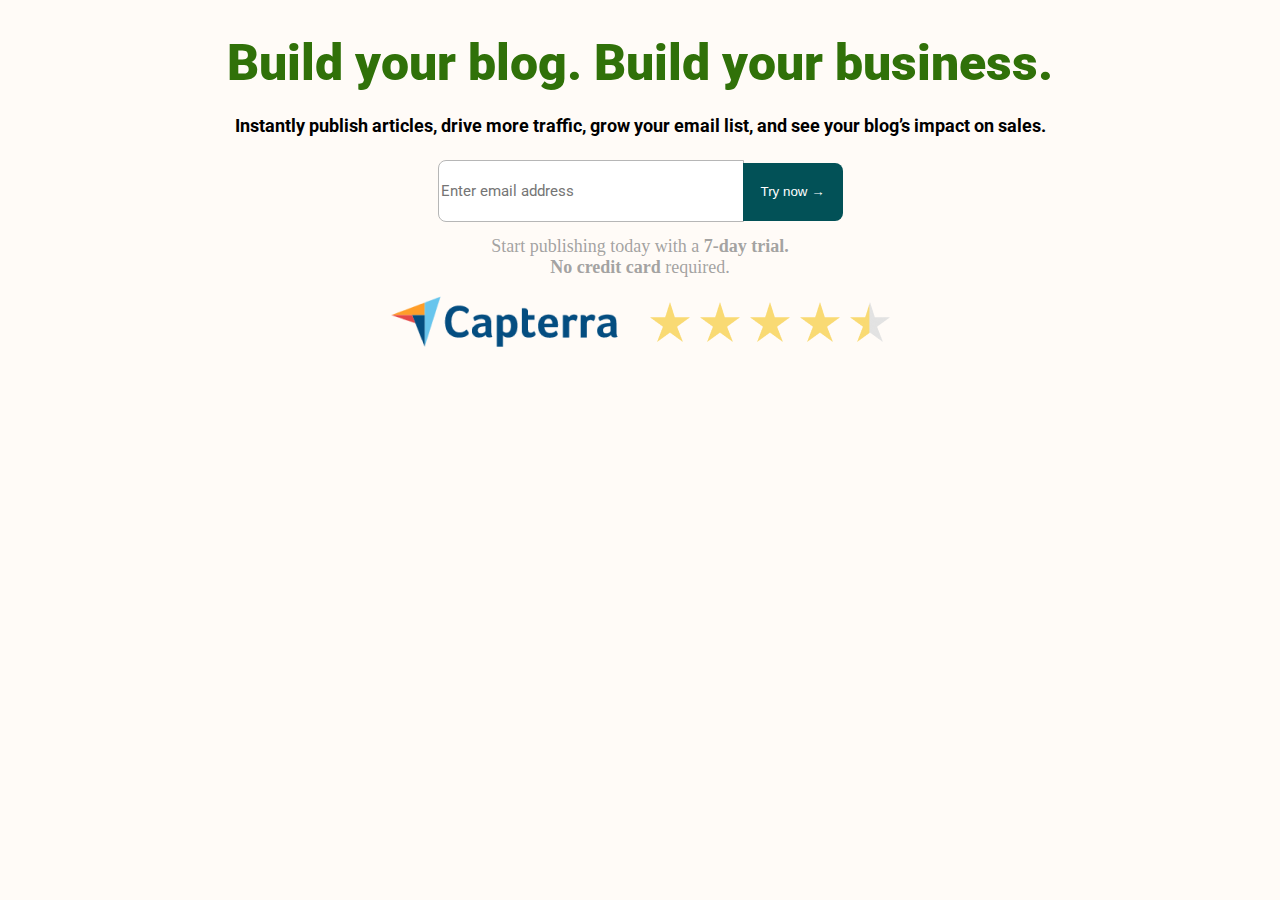
==== index.html @ bc57a003 "Primer commit, pagina de inicio" ====
<!DOCTYPE html>
<html lang="en">
<head>
    <link rel="stylesheet" href="./index.css">
    <link href="https://fonts.googleapis.com/css2?family=Roboto:wght@100;500&display=swap" rel="stylesheet">
    <meta charset="UTF-8">
    <meta name="viewport" content="width=device-width, initial-scale=1.0">
    <title>Matcha</title>
</head>
<body>
    <h1>Build your blog. Build your business.</h1>
    <h4>
        Instantly publish articles, drive more traffic, grow your email list, and
        see your blog’s impact on sales.
    </h4>
    <form class="email-form">
        <input type="email" placeholder="Enter email address" class="email-input">
        <button type="submit" class="email-button" >Try now &rarr;</button>
    </form>
    <p>
        Start publishing today with a <strong> 7-day trial.</strong><br>
        <strong>No credit card</strong>  required.
    </p>
    <img src="./capterra.png">
</body>
</html>
---- index.css ----
body {
    background-color: #fffbf7;
}

h1 {
    align-self: center;
    color: #307109;
    text-align: center;
    font-size: 50px;
    font-weight: 900;
    font-family: -apple-system, BlinkMacSystemFont, 'Segoe UI', Roboto, Oxygen, Ubuntu, Cantarell, 'Open Sans', 'Helvetica Neue', sans-serif;
    margin-bottom: 0px;
}

h4{
    text-align: center;
    font-family: -apple-system, BlinkMacSystemFont, 'Segoe UI', Roboto, Oxygen, Ubuntu, Cantarell, 'Open Sans', 'Helvetica Neue', sans-serif;
    font-size: 18px;
}

p {
    text-align: center;
    color: #8b8b8bcc;
    font-size: 18px;
}

.email-form {
    text-align: center;
    height: 58px;
}
img {
    display: block;
    margin-left: auto;
    margin-right: auto;
}

.email-button, .email-input {
    height: 100%;
    border-radius: 8px;
}

.email-input {
    border-top-right-radius: 0px;
    border-bottom-right-radius: 0px;
    width: 60%;
    max-width: 300px;
    border: 1px solid #b6b6b6;
    font-family: -apple-system, BlinkMacSystemFont, 'Segoe UI', Roboto, Oxygen, Ubuntu, Cantarell, 'Open Sans', 'Helvetica Neue', sans-serif;
    font-size: 15px;
}

.email-button {
    margin-left: -5px;
    background-color: #025157;
    border: none;
    border-top-left-radius: 0px;
    border-bottom-left-radius: 0px;
    color: white;
    width: 30%;
    max-width: 100px;
}
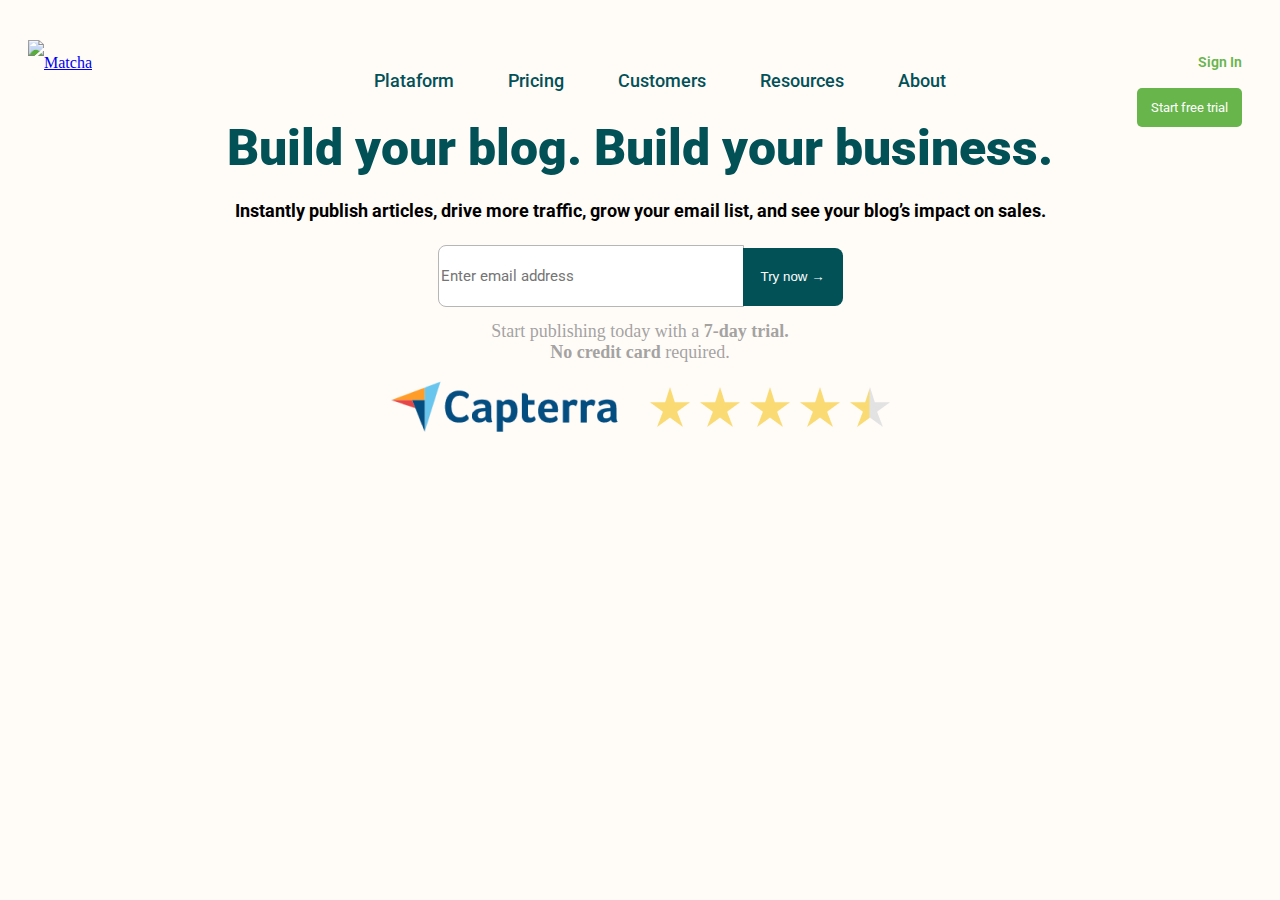
==== commit d8cd1ba4: "nav bar and styles" ====
--- a/index.html
+++ b/index.html
@@ -8,6 +8,26 @@
     <title>Matcha</title>
 </head>
 <body>
+
+    <header class="header">
+        <a href="/" class="logo">
+            <img src="https://getmatcha.com/wp-content/themes/getmatcha/img/footer_logo.svg" alt="Matcha">
+        </a>
+        <nav class="navbar">
+            <ul>
+                <li>Plataform</li>
+                <li>Pricing</li>
+                <li>Customers</li>
+                <li>Resources</li>
+                <li>About</li>
+            </ul>
+        </nav>
+        <div class="actions">
+            <a href="/" >Sign In</a>
+            <button>Start free trial</button>
+        </div> 
+    </header>
+
     <h1>Build your blog. Build your business.</h1>
     <h4>
         Instantly publish articles, drive more traffic, grow your email list, and
@@ -21,6 +41,6 @@
         Start publishing today with a <strong> 7-day trial.</strong><br>
         <strong>No credit card</strong>  required.
     </p>
-    <img src="./capterra.png">
+    <img src="./capterra.png" class="logo-cap">
 </body>
 </html>--- a/index.css
+++ b/index.css
@@ -4,7 +4,7 @@
 
 h1 {
     align-self: center;
-    color: #307109;
+    color: #025157;
     text-align: center;
     font-size: 50px;
     font-weight: 900;
@@ -28,7 +28,7 @@
     text-align: center;
     height: 58px;
 }
-img {
+.logo-cap {
     display: block;
     margin-left: auto;
     margin-right: auto;
@@ -60,3 +60,74 @@
     max-width: 100px;
 }
 
+.header {
+    margin-top: 40px;
+    margin-left: 20px;
+    margin-right: 20px;
+    font-size: 0;
+    height: 45px;
+}
+
+.header > * {
+    display: inline-block;
+    font-size: 16px;
+    vertical-align: middle;
+    height: 100%;
+    line-height: 45px;
+}
+
+li {
+    display: inline;
+    margin-right: 25px;
+    margin-left: 25px;
+}
+
+.logo {
+    width: 15%;
+}
+
+.logo > img {
+    height: 100%;
+}
+
+.navbar {
+    width: 70%;
+    text-align: center;
+    color: #025157;
+    font-weight: 500;
+}
+
+.navbar > * {
+    font-family: -apple-system, BlinkMacSystemFont, 'Segoe UI', Roboto, Oxygen, Ubuntu, Cantarell, 'Open Sans', 'Helvetica Neue', sans-serif;
+    font-size: 18px;
+}
+
+.actions {
+    width: 15%;
+    text-align: right;
+    font-size: 14px;
+    font-weight: 600;
+}
+
+.actions > * {
+    margin-right: 10px;
+    margin-left: 10px;
+}
+
+.actions a {
+    color: #67b54b;
+    text-decoration: none;
+    font-family: -apple-system, BlinkMacSystemFont, 'Segoe UI', Roboto, Oxygen, Ubuntu, Cantarell, 'Open Sans', 'Helvetica Neue', sans-serif;
+}
+
+.actions button {
+    color: white;
+    background-color: #67b54b;
+    padding-left: 14px;
+    padding-right: 14px;
+    padding-top: 12px;
+    padding-bottom: 12px;
+    border: 0;
+    border-radius: 5px;
+    font-family: -apple-system, BlinkMacSystemFont, 'Segoe UI', Roboto, Oxygen, Ubuntu, Cantarell, 'Open Sans', 'Helvetica Neue', sans-serif;
+}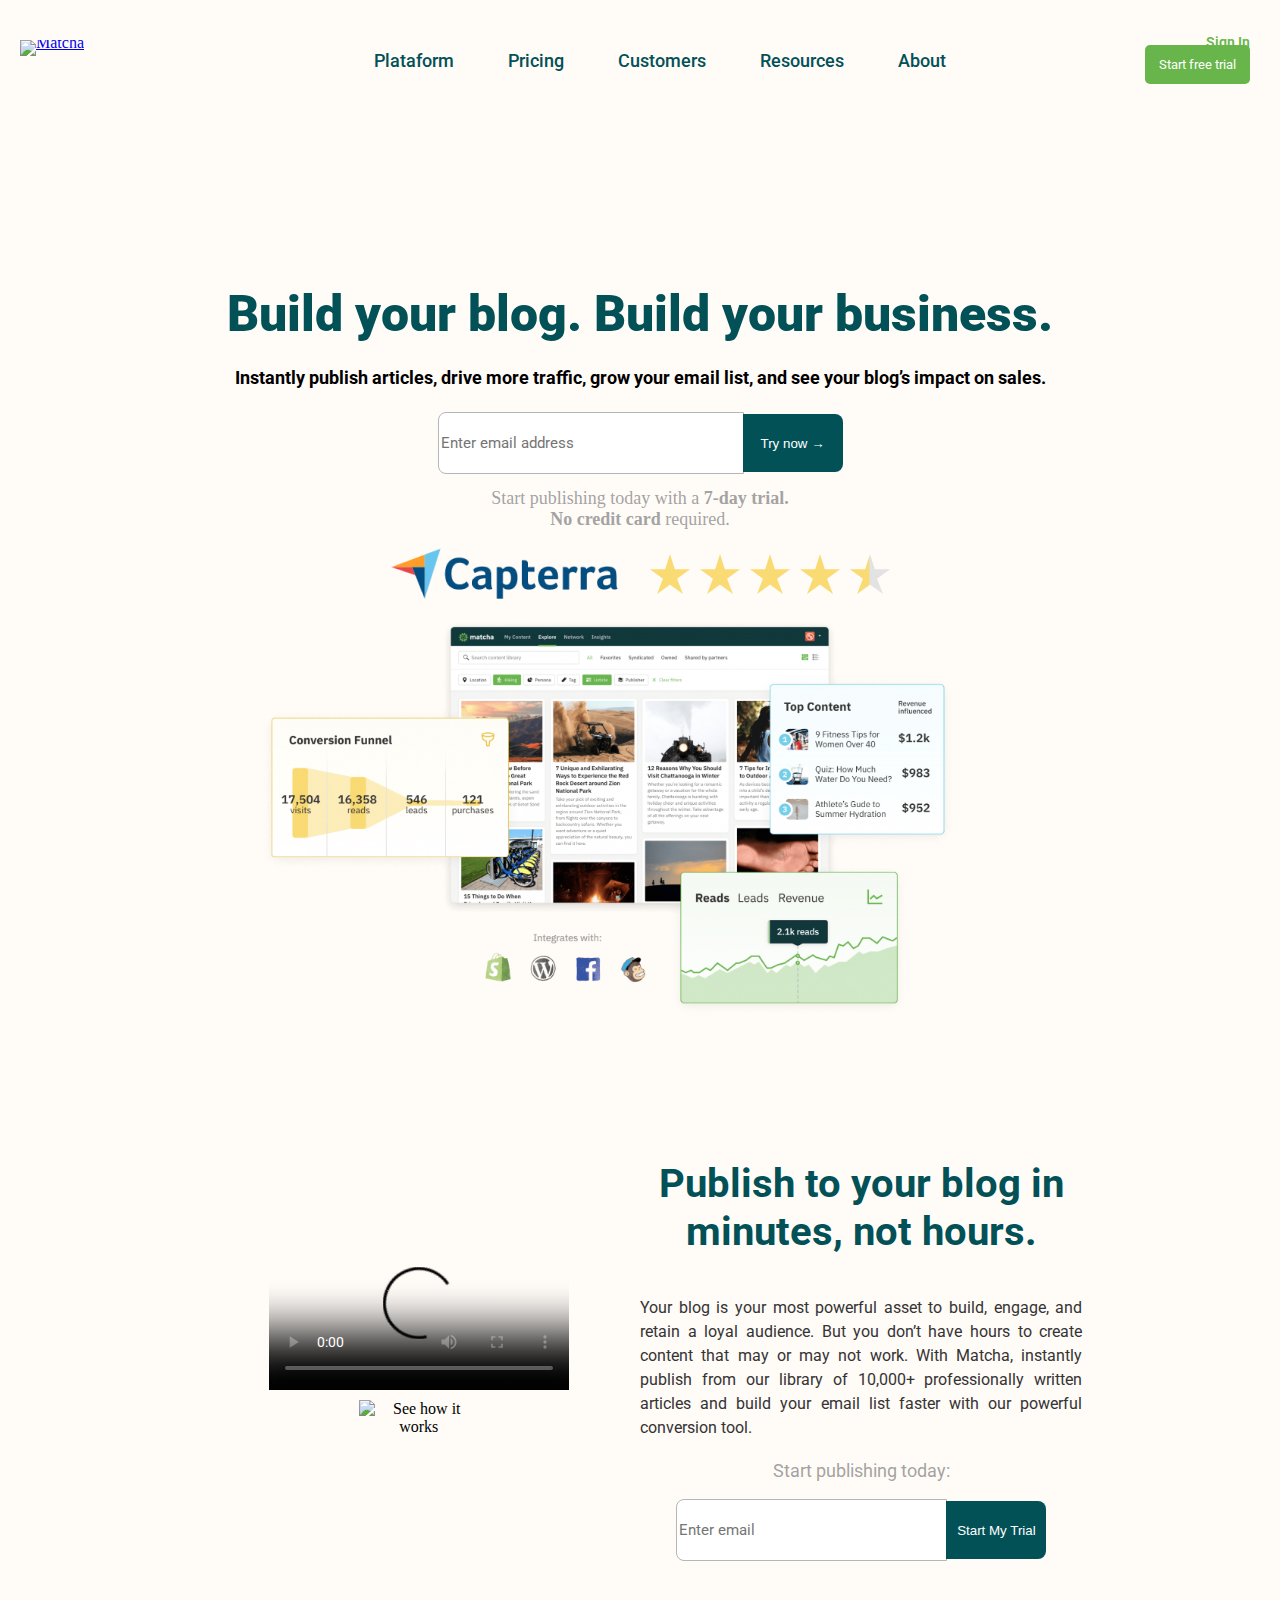
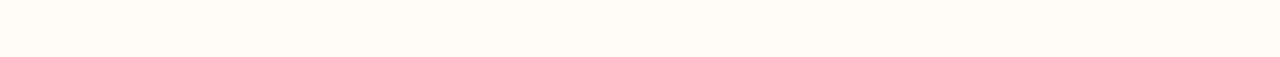
==== commit 0f4754a6: "barra fixed y videos" ====
--- a/index.html
+++ b/index.html
@@ -1,5 +1,6 @@
 <!DOCTYPE html>
 <html lang="en">
+
 <head>
     <link rel="stylesheet" href="./index.css">
     <link href="https://fonts.googleapis.com/css2?family=Roboto:wght@100;500&display=swap" rel="stylesheet">
@@ -7,40 +8,79 @@
     <meta name="viewport" content="width=device-width, initial-scale=1.0">
     <title>Matcha</title>
 </head>
+
 <body>
 
-    <header class="header">
-        <a href="/" class="logo">
-            <img src="https://getmatcha.com/wp-content/themes/getmatcha/img/footer_logo.svg" alt="Matcha">
-        </a>
-        <nav class="navbar">
-            <ul>
-                <li>Plataform</li>
-                <li>Pricing</li>
-                <li>Customers</li>
-                <li>Resources</li>
-                <li>About</li>
-            </ul>
-        </nav>
-        <div class="actions">
-            <a href="/" >Sign In</a>
-            <button>Start free trial</button>
-        </div> 
-    </header>
+    <section class="fixed-header">
+        <header class="header">
+            <a href="/" class="logo">
+                <img src="https://getmatcha.com/wp-content/themes/getmatcha/img/footer_logo.svg" alt="Matcha">
+            </a>
+            <nav class="navbar">
+                <ul>
+                    <li>Plataform</li>
+                    <li>Pricing</li>
+                    <li>Customers</li>
+                    <li>Resources</li>
+                    <li>About</li>
+                </ul>
+            </nav>
+            <div class="actions">
+                <a href="/">Sign In</a>
+                <button>Start free trial</button>
+            </div>
+        </header>
+    </section>
 
-    <h1>Build your blog. Build your business.</h1>
-    <h4>
-        Instantly publish articles, drive more traffic, grow your email list, and
-        see your blog’s impact on sales.
-    </h4>
-    <form class="email-form">
-        <input type="email" placeholder="Enter email address" class="email-input">
-        <button type="submit" class="email-button" >Try now &rarr;</button>
-    </form>
-    <p>
-        Start publishing today with a <strong> 7-day trial.</strong><br>
-        <strong>No credit card</strong>  required.
-    </p>
-    <img src="./capterra.png" class="logo-cap">
+    <main>
+        <h1>Build your blog. Build your business.</h1>
+        <h4>
+            Instantly publish articles, drive more traffic, grow your email list, and
+            see your blog’s impact on sales.
+        </h4>
+        <form class="email-form">
+            <input type="email" placeholder="Enter email address" class="email-input">
+            <button type="submit" class="email-button">Try now &rarr;</button>
+        </form>
+        <p>
+            Start publishing today with a <strong> 7-day trial.</strong><br>
+            <strong>No credit card</strong> required.
+        </p>
+        <img src="./capterra.png" class="logo-cap">
+        <img src="./intro_group_image.png" class="imgGroup">
+
+        <section class="promo">
+            <article class="explanatory-video">
+                <video controls
+                    poster="https://cdn.videvo.net/videvo_files/video/premium/video0036/thumbnails/computer_code00_small.jpg">
+                    <source type="video/webm"
+                        src="https://cdn.videvo.net/videvo_files/video/premium/video0036/small_watermarked/computer_code00_preview.webm" />
+                    <source type="video/mp4"
+                        src="https://cdn.videvo.net`/videvo_files/video/premium/video0036/small_watermarked/computer_code00_preview.mp4" />
+                </video>
+                <img src="https://getmatcha.com/wp-content/themes/getmatcha/img/see_how_it_works.png"
+                    alt="See how it works" />
+            </article>
+
+            <article class="publish">
+                <h3>Publish to your blog in minutes, not hours.</h3>
+                <p>
+                    Your blog is your most powerful asset to build, engage, and retain a
+                    loyal audience. But you don’t have hours to create content that may or
+                    may not work. With Matcha, instantly publish from our library of
+                    10,000+ professionally written articles and build your email list
+                    faster with our powerful conversion tool.
+                </p>
+                <div>
+                    <p>Start publishing today:</p>
+                    <form class="email-form">
+                        <input type="text" placeholder="Enter email" class="email-input" />
+                        <button class="email-button">Start My Trial</button>
+                    </form>
+                </div>
+            </article>
+        </section>
+    </main>
 </body>
+
 </html>--- a/index.css
+++ b/index.css
@@ -1,5 +1,10 @@
 body {
     background-color: #fffbf7;
+}
+
+main {
+    margin-top: 285px;
+    text-align: center;
 }
 
 h1 {
@@ -73,7 +78,7 @@
     font-size: 16px;
     vertical-align: middle;
     height: 100%;
-    line-height: 45px;
+    line-height: 5px;
 }
 
 li {
@@ -130,4 +135,74 @@
     border: 0;
     border-radius: 5px;
     font-family: -apple-system, BlinkMacSystemFont, 'Segoe UI', Roboto, Oxygen, Ubuntu, Cantarell, 'Open Sans', 'Helvetica Neue', sans-serif;
-}+}
+
+.imgGroup {
+    display: block;
+    margin-left: auto;
+    margin-right: auto;
+    margin-top: 20px;
+    width: 60%;
+}
+
+.promo {
+    display: flex;
+    width: 70%;
+    margin: 100px auto;
+    align-items: center;
+}
+
+.explanatory-video{
+    display: flex;
+    flex-direction: column;
+    align-items: center;
+    flex: 1;
+  }
+
+  .explanatory-video img{
+    width: 120px;
+    margin-top: 10px;
+  }
+
+
+.publish {
+    flex: 1;
+    font-family: -apple-system, BlinkMacSystemFont, 'Segoe UI', Roboto, Oxygen, Ubuntu, Cantarell, 'Open Sans', 'Helvetica Neue', sans-serif;
+}
+  
+  .publish h3 {
+    /* font-family: 'Alegreya', serif; */
+    font-size: 40px;
+    line-height: 48px;
+    color: #025157;
+  }
+  
+  .publish > p {
+    font-size: 16px;
+    color: #343434;
+    line-height: 1.5;
+    margin-bottom: 20px;
+    text-align: justify;
+  }
+  
+  .publish > form {
+    display: block;
+    height: 55px;
+    margin: 0;
+    padding: 0;
+    box-sizing: border-box;
+  }
+  
+  .publish > form p {
+    color: #025157;
+    margin-right: 18px;
+  }
+
+
+  .fixed-header {
+    position: fixed;
+    top: 0;
+    left: 0;
+    right: 0;
+    background-color: #fffbf7;
+  }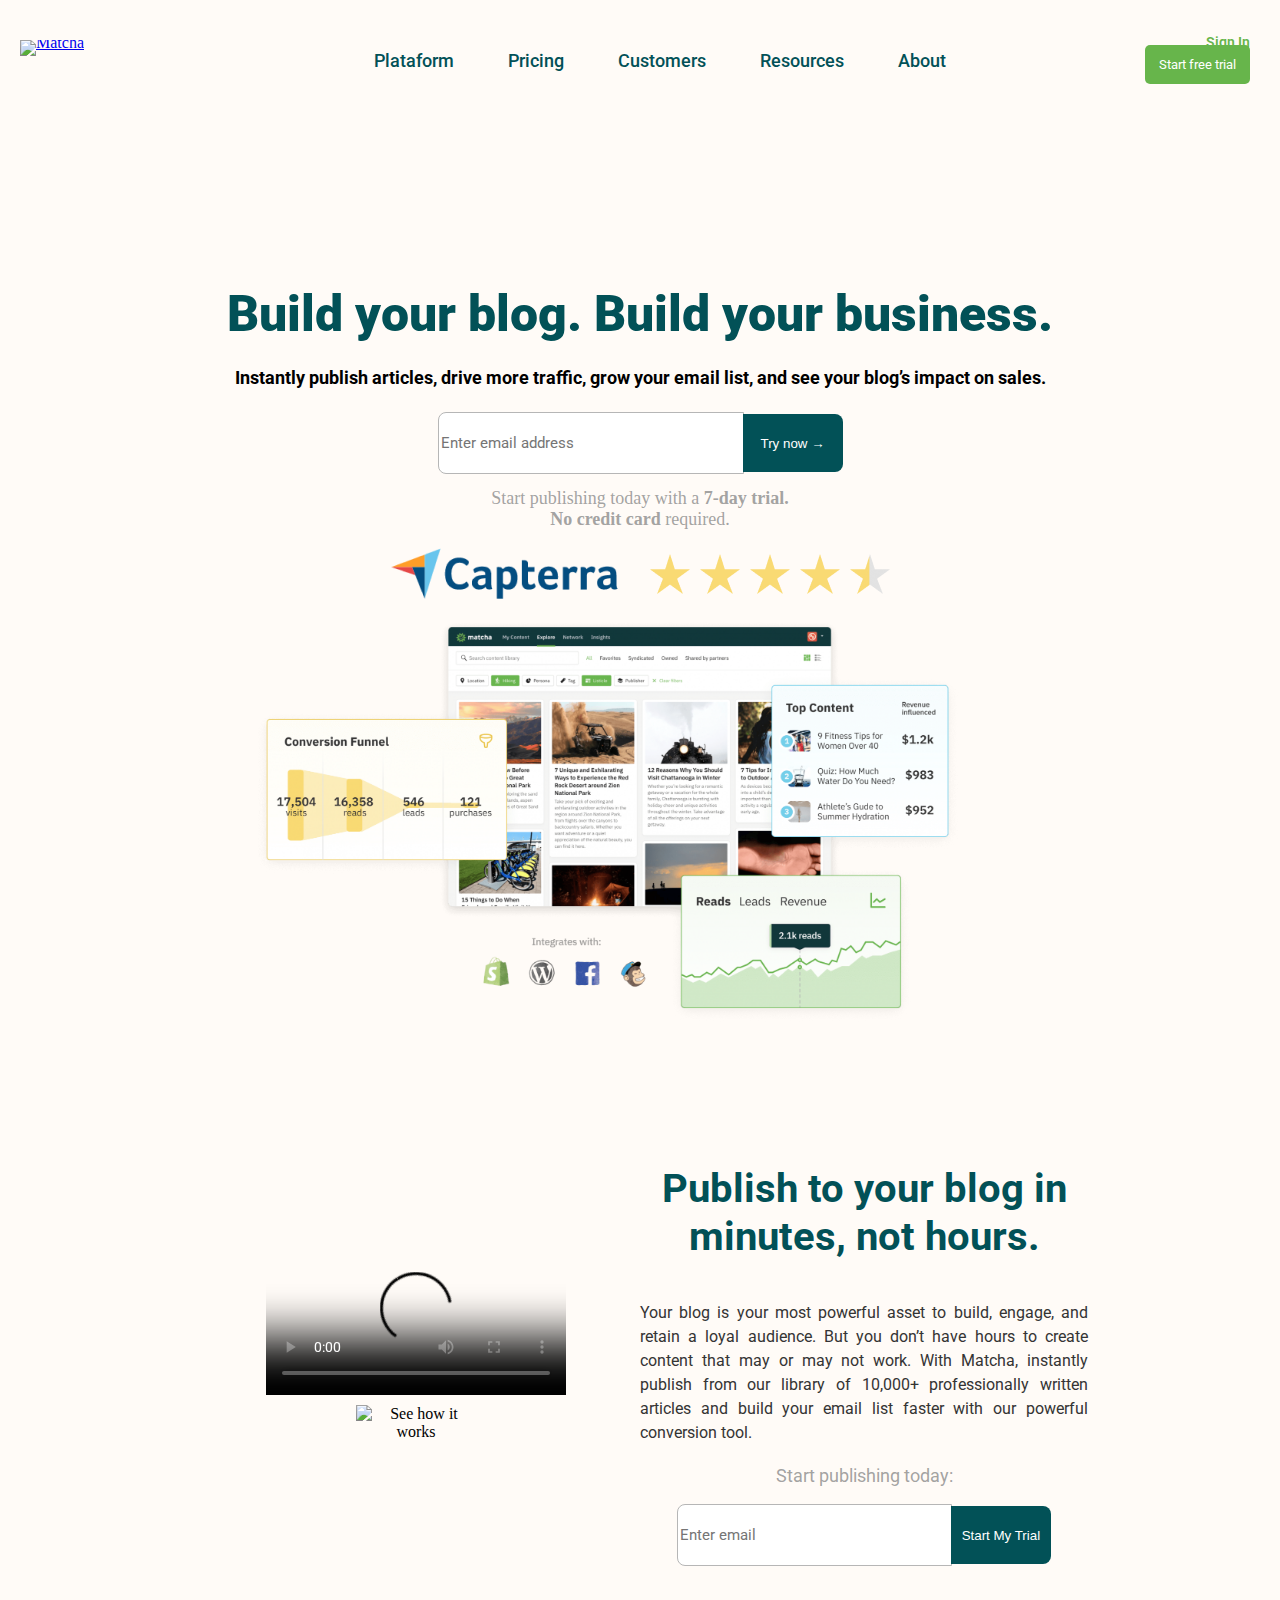
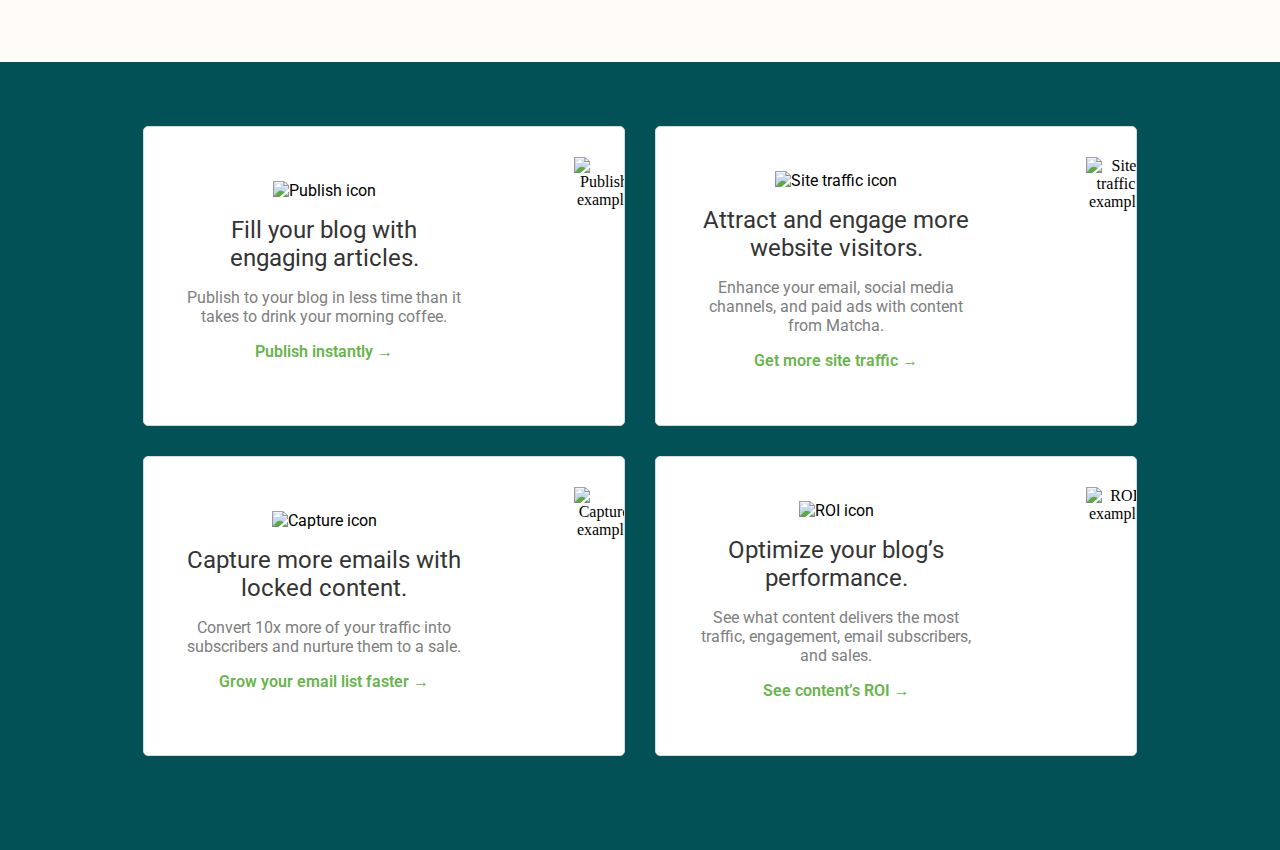
==== commit 2590f98d: "Grid cards" ====
--- a/index.html
+++ b/index.html
@@ -80,6 +80,88 @@
                 </div>
             </article>
         </section>
+
+        <section class="features">
+            <article class="feature-card">
+                <div class="feature-content">
+                    <figure>
+                        <img src="https://getmatcha.com/wp-content/themes/getmatcha/img/icon_publish.png"
+                            alt="Publish icon" />
+                    </figure>
+                    <h3>Fill your blog with engaging articles.</h3>
+                    <p>
+                        Publish to your blog in less time than it takes to drink your
+                        morning coffee.
+                    </p>
+                    <a href="">Publish instantly →</a>
+                </div>
+                <div class="feature-image">
+                    <figure>
+                        <img src="https://getmatcha.com/wp-content/themes/getmatcha/img/image_publish.png"
+                            alt="Publish example" />
+                    </figure>
+                </div>
+            </article>
+            <article class="feature-card">
+                <div class="feature-content">
+                    <figure>
+                        <img src="https://getmatcha.com/wp-content/themes/getmatcha/img/icon_site_traffic.png"
+                            alt="Site traffic icon" />
+                    </figure>
+                    <h3>Attract and engage more website visitors.</h3>
+                    <p>
+                        Enhance your email, social media channels, and paid ads with content
+                        from Matcha.
+                    </p>
+                    <a href="">Get more site traffic →</a>
+                </div>
+                <div class="feature-image">
+                    <figure>
+                        <img src="https://getmatcha.com/wp-content/themes/getmatcha/img/image_site_traffic.png"
+                            alt="Site traffic example" />
+                    </figure>
+                </div>
+            </article>
+            <article class="feature-card">
+                <div class="feature-content">
+                    <figure>
+                        <img src="https://getmatcha.com/wp-content/themes/getmatcha/img/icon_capture.png"
+                            alt="Capture icon" />
+                    </figure>
+                    <h3>Capture more emails with locked content.</h3>
+                    <p>
+                        Convert 10x more of your traffic into subscribers and nurture them
+                        to a sale.
+                    </p>
+                    <a href="">Grow your email list faster →</a>
+                </div>
+                <div class="feature-image">
+                    <figure>
+                        <img src="https://getmatcha.com/wp-content/themes/getmatcha/img/image_capture.png"
+                            alt="Capture example" />
+                    </figure>
+                </div>
+            </article>
+            <article class="feature-card">
+                <div class="feature-content">
+                    <figure>
+                        <img src="https://getmatcha.com/wp-content/themes/getmatcha/img/icon_roi.png" alt="ROI icon" />
+                    </figure>
+                    <h3>Optimize your blog’s performance.</h3>
+                    <p>
+                        See what content delivers the most traffic, engagement, email
+                        subscribers, and sales.
+                    </p>
+                    <a href="">See content’s ROI →</a>
+                </div>
+                <div class="feature-image">
+                    <figure>
+                        <img src="https://getmatcha.com/wp-content/themes/getmatcha/img/image_roi.png"
+                            alt="ROI example" />
+                    </figure>
+                </div>
+            </article>
+        </section>
     </main>
 </body>
 
--- a/index.css
+++ b/index.css
@@ -1,5 +1,6 @@
 body {
     background-color: #fffbf7;
+    margin: 0;
 }
 
 main {
@@ -73,7 +74,16 @@
     height: 45px;
 }
 
+.fixed-header {
+    position: fixed;
+    top: 0;
+    left: 0;
+    right: 0;
+    background-color: #fffbf7;
+  }
+
 .header > * {
+    /* box-sizing: border-box; */
     display: inline-block;
     font-size: 16px;
     vertical-align: middle;
@@ -198,11 +208,71 @@
     margin-right: 18px;
   }
 
-
-  .fixed-header {
-    position: fixed;
-    top: 0;
-    left: 0;
-    right: 0;
-    background-color: #fffbf7;
+  .features {
+      display: grid;
+      grid-template-columns: repeat(2, 1fr);
+      height: 660px;
+      grid-template-rows: repeat(2, 1fr);
+      background-color: #025157;
+      padding: 5% 10%;
+  }
+
+  .features .feature-card {
+    margin-bottom: 30px;
+    margin-left: 15px;
+    margin-right: 15px;
+    background-color: #fff;
+    border: 1px solid #dadada;
+    border-radius: 5px;
+    display: flex;
+    align-items: center;
+    overflow: hidden;
+  }
+  
+  .features .feature-card .feature-content {
+    padding: 30px 20px 40px 40px;
+    flex: 2;
+  }
+  
+  .features .feature-card .feature-content > * {
+    margin-bottom: 1rem;
+    margin-top: 0;
+    font-family: -apple-system, BlinkMacSystemFont, 'Segoe UI', Roboto, Oxygen, Ubuntu, Cantarell, 'Open Sans', 'Helvetica Neue', sans-serif;
+  }
+  
+  .features .feature-card .feature-content img {
+    width: 50px;
+  }
+  
+  .features .feature-card .feature-content h3 {
+    font-size: 24px;
+    color: #343434;
+    font-weight: 400;
+  }
+  
+  .features .feature-card .feature-content p {
+    font-size: 16px;
+    color: #7e7e7e;
+    font-weight: 400;
+  }
+  
+  .features .feature-card .feature-content a {
+    font-size: 16px;
+    color: #67b54b;
+    font-weight: 600;
+    text-decoration: none;
+  }
+  
+  .features .feature-card .feature-image {
+    flex: 1;
+    width: 40%;
+    position: relative;
+    right: -50px;
+    height: 80%;
+  }
+  
+  .features .feature-card .feature-image figure,
+  .features .feature-card .feature-image img {
+    margin-top: 0;
+    height: 100%;
   }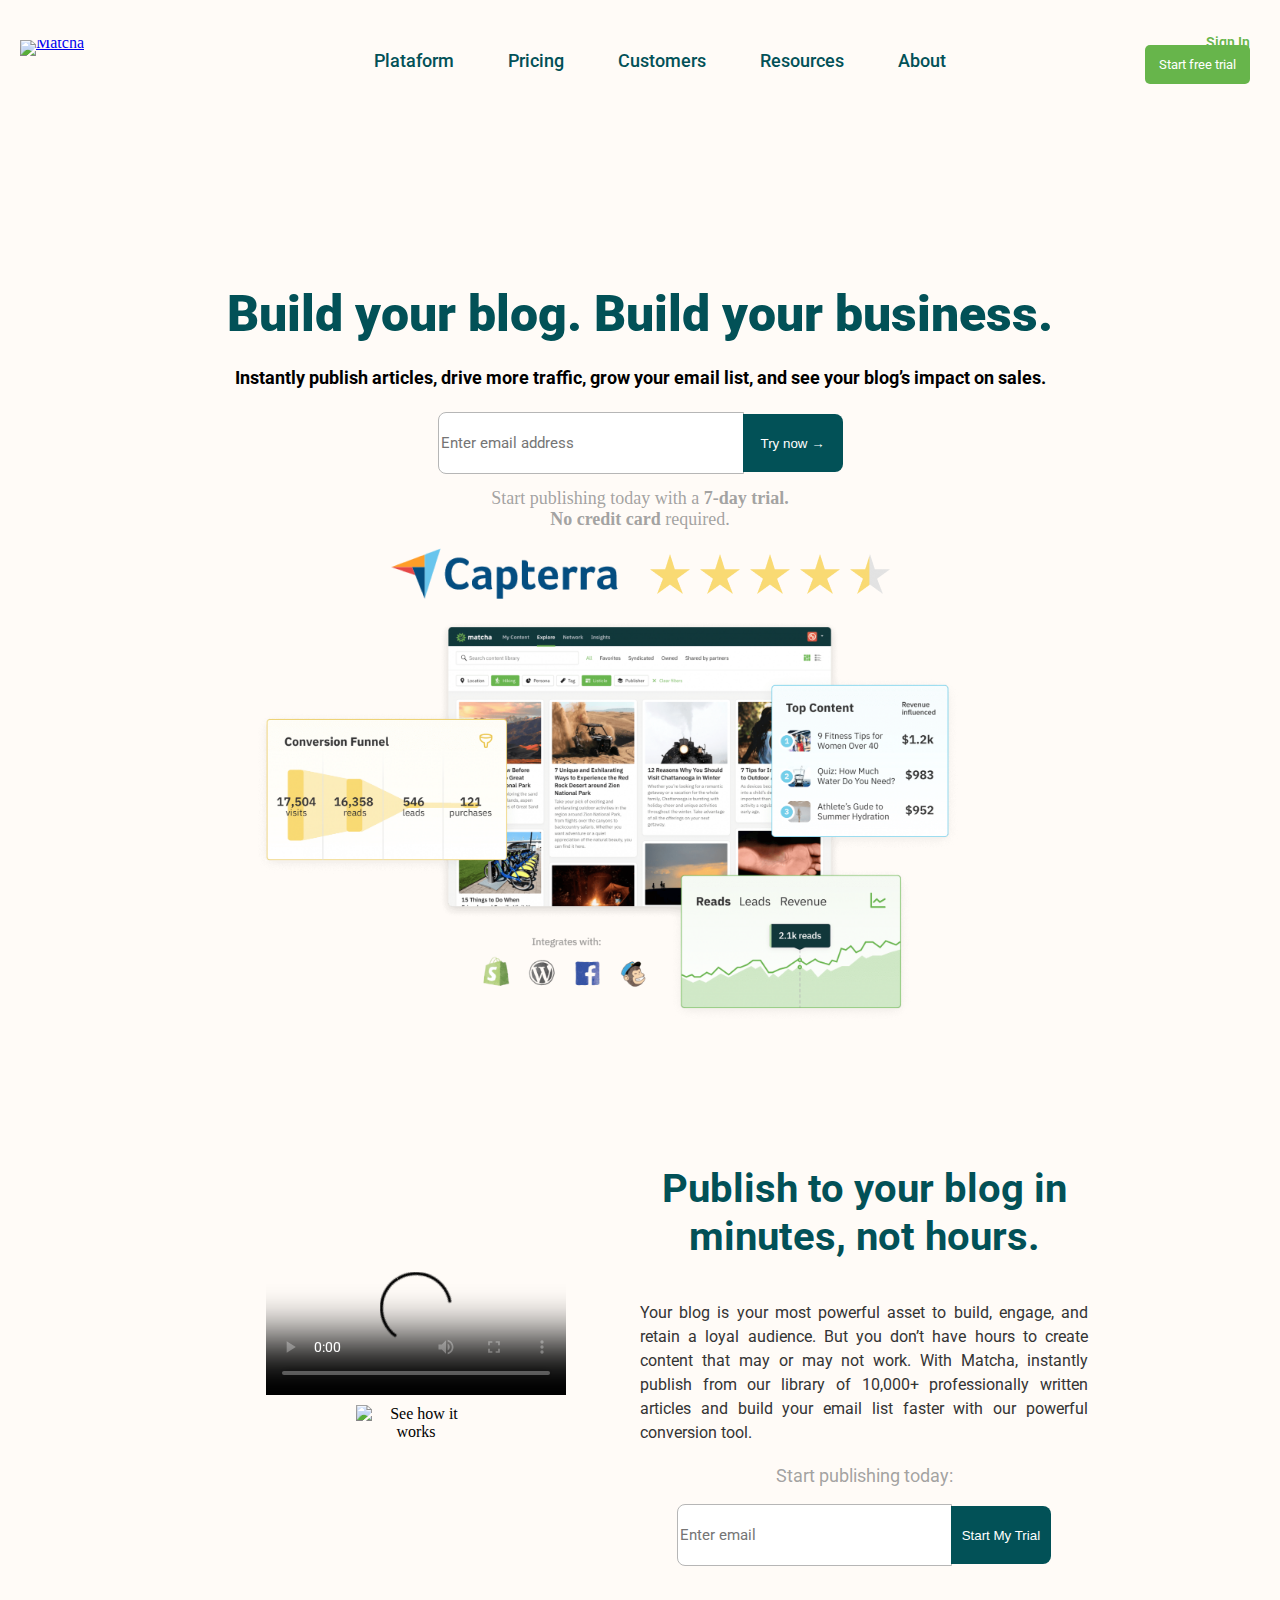
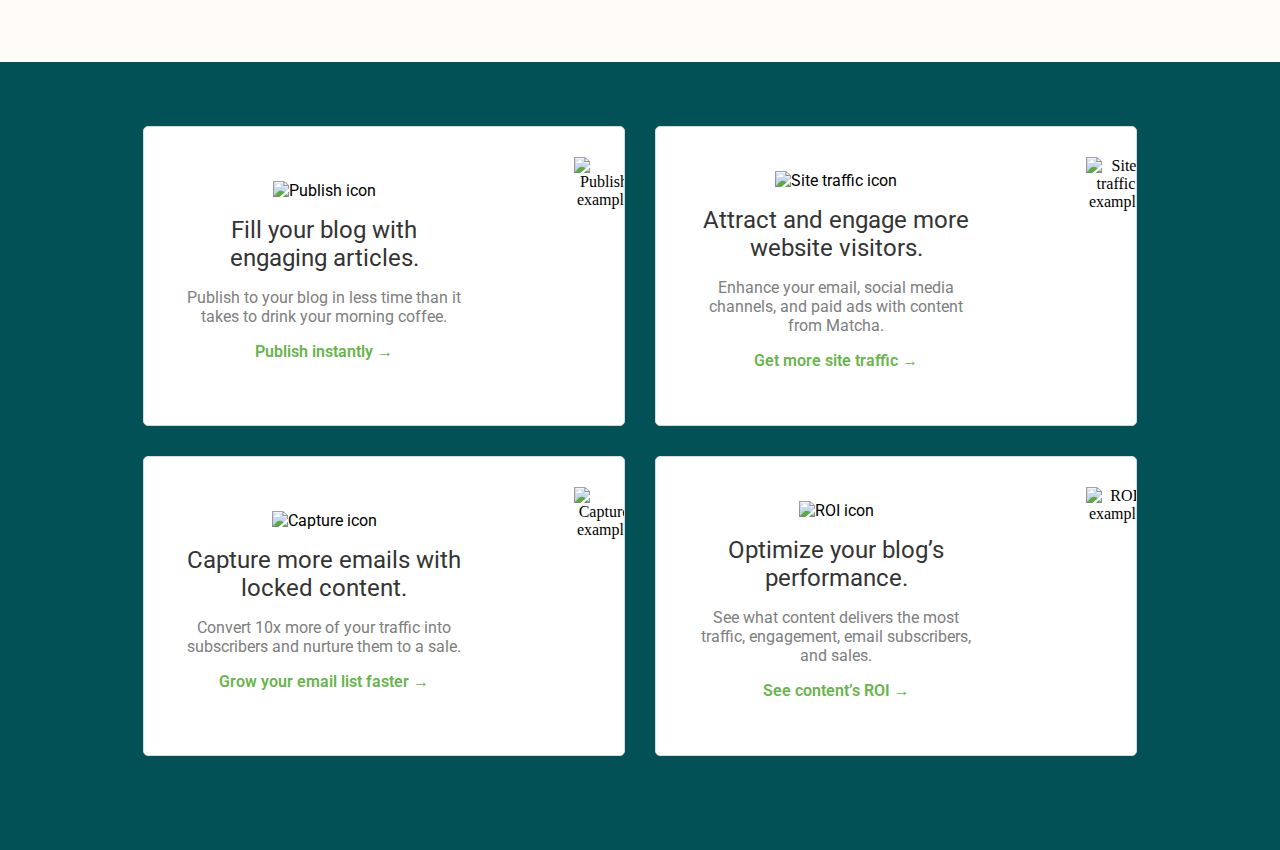
==== commit 782d7171: "mobile config" ====
--- a/index.html
+++ b/index.html
@@ -5,7 +5,7 @@
     <link rel="stylesheet" href="./index.css">
     <link href="https://fonts.googleapis.com/css2?family=Roboto:wght@100;500&display=swap" rel="stylesheet">
     <meta charset="UTF-8">
-    <meta name="viewport" content="width=device-width, initial-scale=1.0">
+    <meta name="viewport" content="width=device-width,initial-scale=1.0,user-scalable=no" />
     <title>Matcha</title>
 </head>
 
@@ -14,15 +14,15 @@
     <section class="fixed-header">
         <header class="header">
             <a href="/" class="logo">
-                <img src="https://getmatcha.com/wp-content/themes/getmatcha/img/footer_logo.svg" alt="Matcha">
+                <img src="http://getmatcha.com/wp-content/themes/getmatcha/img/footer_logo.svg" alt="Matcha">
             </a>
             <nav class="navbar">
-                <ul>
-                    <li>Plataform</li>
-                    <li>Pricing</li>
-                    <li>Customers</li>
-                    <li>Resources</li>
-                    <li>About</li>
+                <ul class="menu">
+                    <li class="menu-item">Plataform</li>
+                    <li class="menu-item">Pricing</li>
+                    <li class="menu-item">Customers</li>
+                    <li class="menu-item">Resources</li>
+                    <li class="menu-item">About</li>
                 </ul>
             </nav>
             <div class="actions">
@@ -46,7 +46,14 @@
             Start publishing today with a <strong> 7-day trial.</strong><br>
             <strong>No credit card</strong> required.
         </p>
-        <img src="./capterra.png" class="logo-cap">
+        <!-- <img src="./capterra.png" class="logo-cap"> -->
+        <figure class="banner">
+            <img
+              src="./capterra.png"
+              alt="Capterra"
+              class="logo-cap"
+            />
+          </figure>
         <img src="./intro_group_image.png" class="imgGroup">
 
         <section class="promo">
@@ -58,7 +65,7 @@
                     <source type="video/mp4"
                         src="https://cdn.videvo.net`/videvo_files/video/premium/video0036/small_watermarked/computer_code00_preview.mp4" />
                 </video>
-                <img src="https://getmatcha.com/wp-content/themes/getmatcha/img/see_how_it_works.png"
+                <img src="http://getmatcha.com/wp-content/themes/getmatcha/img/see_how_it_works.png"
                     alt="See how it works" />
             </article>
 
@@ -85,7 +92,7 @@
             <article class="feature-card">
                 <div class="feature-content">
                     <figure>
-                        <img src="https://getmatcha.com/wp-content/themes/getmatcha/img/icon_publish.png"
+                        <img src="http://getmatcha.com/wp-content/themes/getmatcha/img/icon_publish.png"
                             alt="Publish icon" />
                     </figure>
                     <h3>Fill your blog with engaging articles.</h3>
@@ -97,7 +104,7 @@
                 </div>
                 <div class="feature-image">
                     <figure>
-                        <img src="https://getmatcha.com/wp-content/themes/getmatcha/img/image_publish.png"
+                        <img src="http://getmatcha.com/wp-content/themes/getmatcha/img/image_publish.png"
                             alt="Publish example" />
                     </figure>
                 </div>
@@ -105,7 +112,7 @@
             <article class="feature-card">
                 <div class="feature-content">
                     <figure>
-                        <img src="https://getmatcha.com/wp-content/themes/getmatcha/img/icon_site_traffic.png"
+                        <img src="http://getmatcha.com/wp-content/themes/getmatcha/img/icon_site_traffic.png"
                             alt="Site traffic icon" />
                     </figure>
                     <h3>Attract and engage more website visitors.</h3>
@@ -117,7 +124,7 @@
                 </div>
                 <div class="feature-image">
                     <figure>
-                        <img src="https://getmatcha.com/wp-content/themes/getmatcha/img/image_site_traffic.png"
+                        <img src="http://getmatcha.com/wp-content/themes/getmatcha/img/image_site_traffic.png"
                             alt="Site traffic example" />
                     </figure>
                 </div>
@@ -125,7 +132,7 @@
             <article class="feature-card">
                 <div class="feature-content">
                     <figure>
-                        <img src="https://getmatcha.com/wp-content/themes/getmatcha/img/icon_capture.png"
+                        <img src="http://getmatcha.com/wp-content/themes/getmatcha/img/icon_capture.png"
                             alt="Capture icon" />
                     </figure>
                     <h3>Capture more emails with locked content.</h3>
@@ -137,7 +144,7 @@
                 </div>
                 <div class="feature-image">
                     <figure>
-                        <img src="https://getmatcha.com/wp-content/themes/getmatcha/img/image_capture.png"
+                        <img src="http://getmatcha.com/wp-content/themes/getmatcha/img/image_capture.png"
                             alt="Capture example" />
                     </figure>
                 </div>
@@ -145,7 +152,7 @@
             <article class="feature-card">
                 <div class="feature-content">
                     <figure>
-                        <img src="https://getmatcha.com/wp-content/themes/getmatcha/img/icon_roi.png" alt="ROI icon" />
+                        <img src="http://getmatcha.com/wp-content/themes/getmatcha/img/icon_roi.png" alt="ROI icon" />
                     </figure>
                     <h3>Optimize your blog’s performance.</h3>
                     <p>
@@ -156,7 +163,7 @@
                 </div>
                 <div class="feature-image">
                     <figure>
-                        <img src="https://getmatcha.com/wp-content/themes/getmatcha/img/image_roi.png"
+                        <img src="http://getmatcha.com/wp-content/themes/getmatcha/img/image_roi.png"
                             alt="ROI example" />
                     </figure>
                 </div>
--- a/index.css
+++ b/index.css
@@ -201,6 +201,7 @@
     margin: 0;
     padding: 0;
     box-sizing: border-box;
+    display: flex;
   }
   
   .publish > form p {
@@ -210,9 +211,7 @@
 
   .features {
       display: grid;
-      grid-template-columns: repeat(2, 1fr);
-      height: 660px;
-      grid-template-rows: repeat(2, 1fr);
+      grid-template: repeat(2, 330px) / repeat(2, 1fr);
       background-color: #025157;
       padding: 5% 10%;
   }
@@ -275,4 +274,65 @@
   .features .feature-card .feature-image img {
     margin-top: 0;
     height: 100%;
+  }
+
+  @media (max-width: 575px) {
+    .navbar, .actions {
+      display: none;
+    }
+
+    main {
+      margin-top: 130px;
+    }
+
+    h1 {
+      font-size: 30px;
+    }
+
+    .banner > img {
+      width: 100%;
+    }
+
+    .promo {
+      flex-direction: column;
+      max-width: 90%;
+    }
+  
+    .explanatory-video > video {
+      width: 100%;
+    }
+    
+    .publish {
+      margin-top: 10px;
+    }
+  
+    .publish > h3 {
+      font-size: 25px;
+      line-height: 1.2;
+    }
+
+    .publish > form {
+      flex-direction: column;
+    }
+  
+    .publish > form > div {
+      height: 50px;
+      margin-top: 10px;
+    }
+  
+    .publish > form > div > input {
+      width: 65%;
+    }
+
+    .features {
+      grid-template-columns: 1fr;
+      grid-template-rows: repeat(4, 1fr);
+      padding-left: 0;
+      padding-right: 0;
+      text-align: left;
+    }
+    
+    .feature-image {
+      display: none;
+    }
   }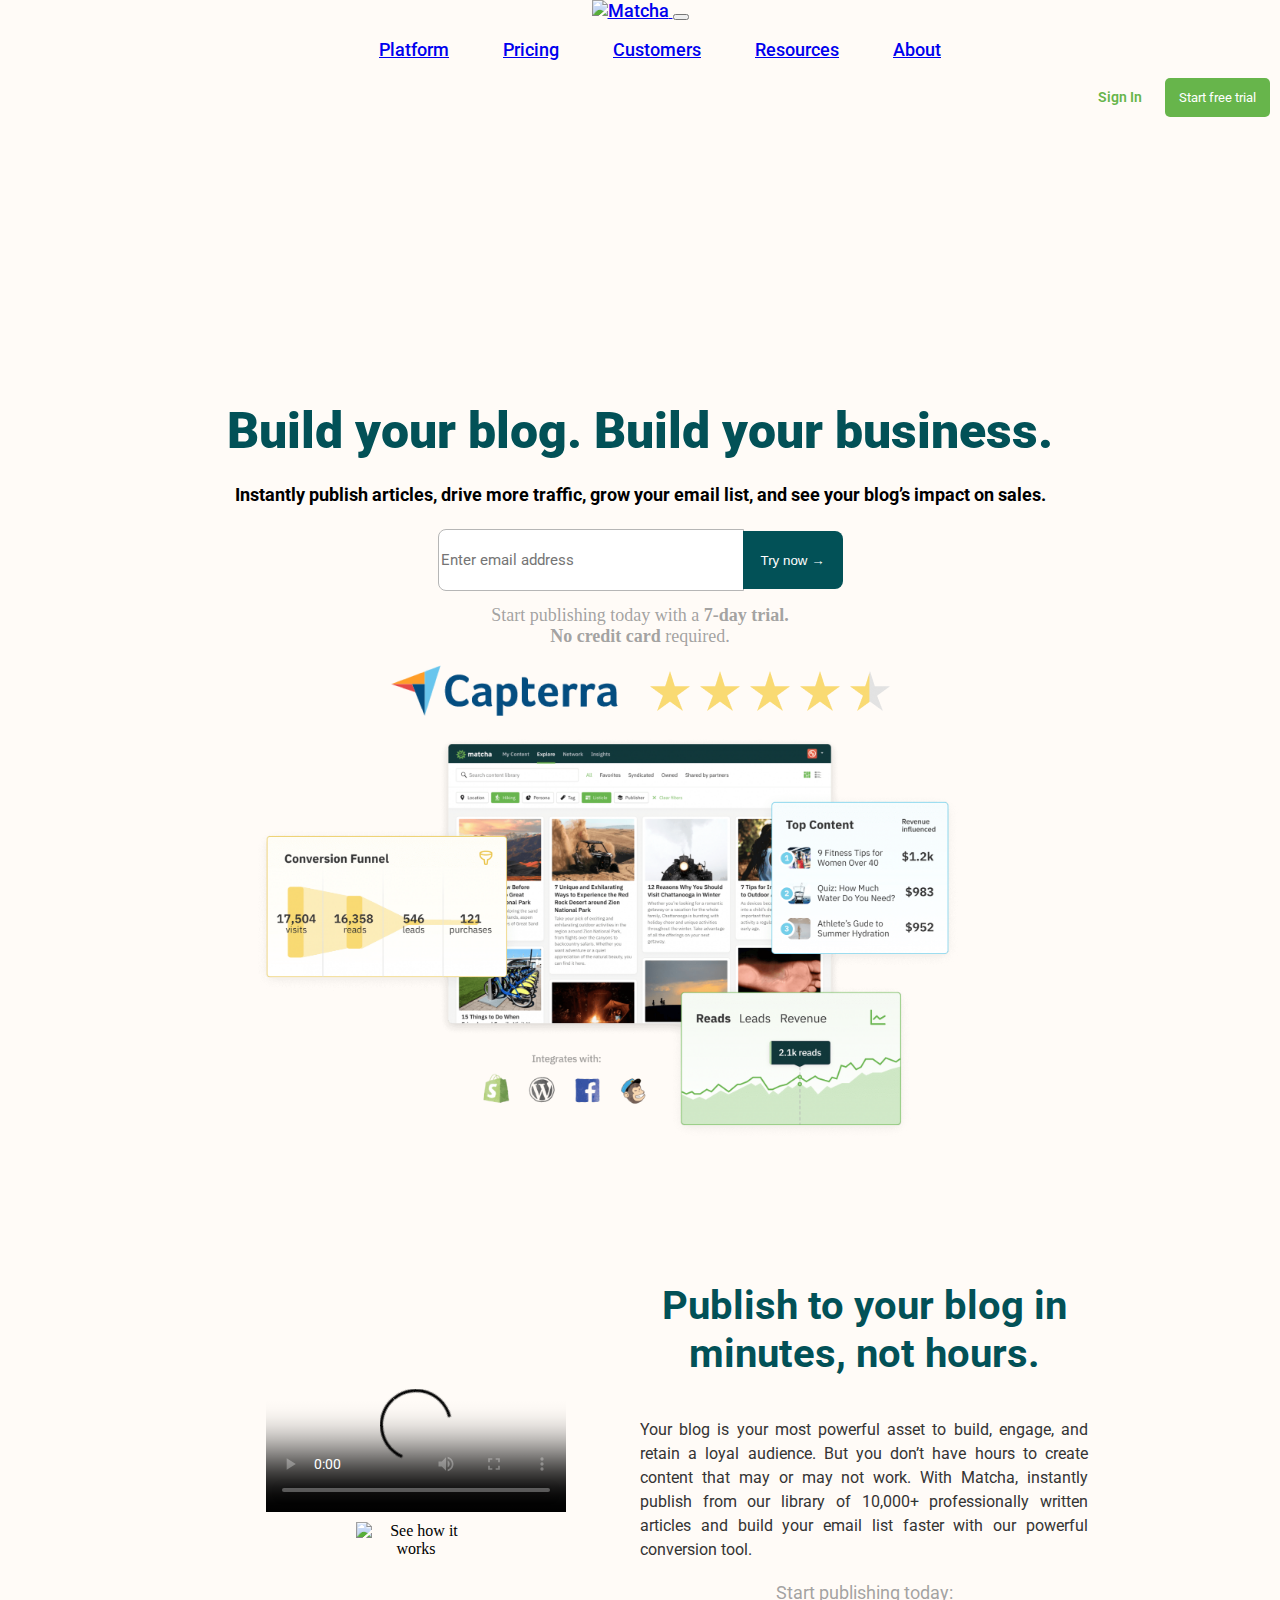
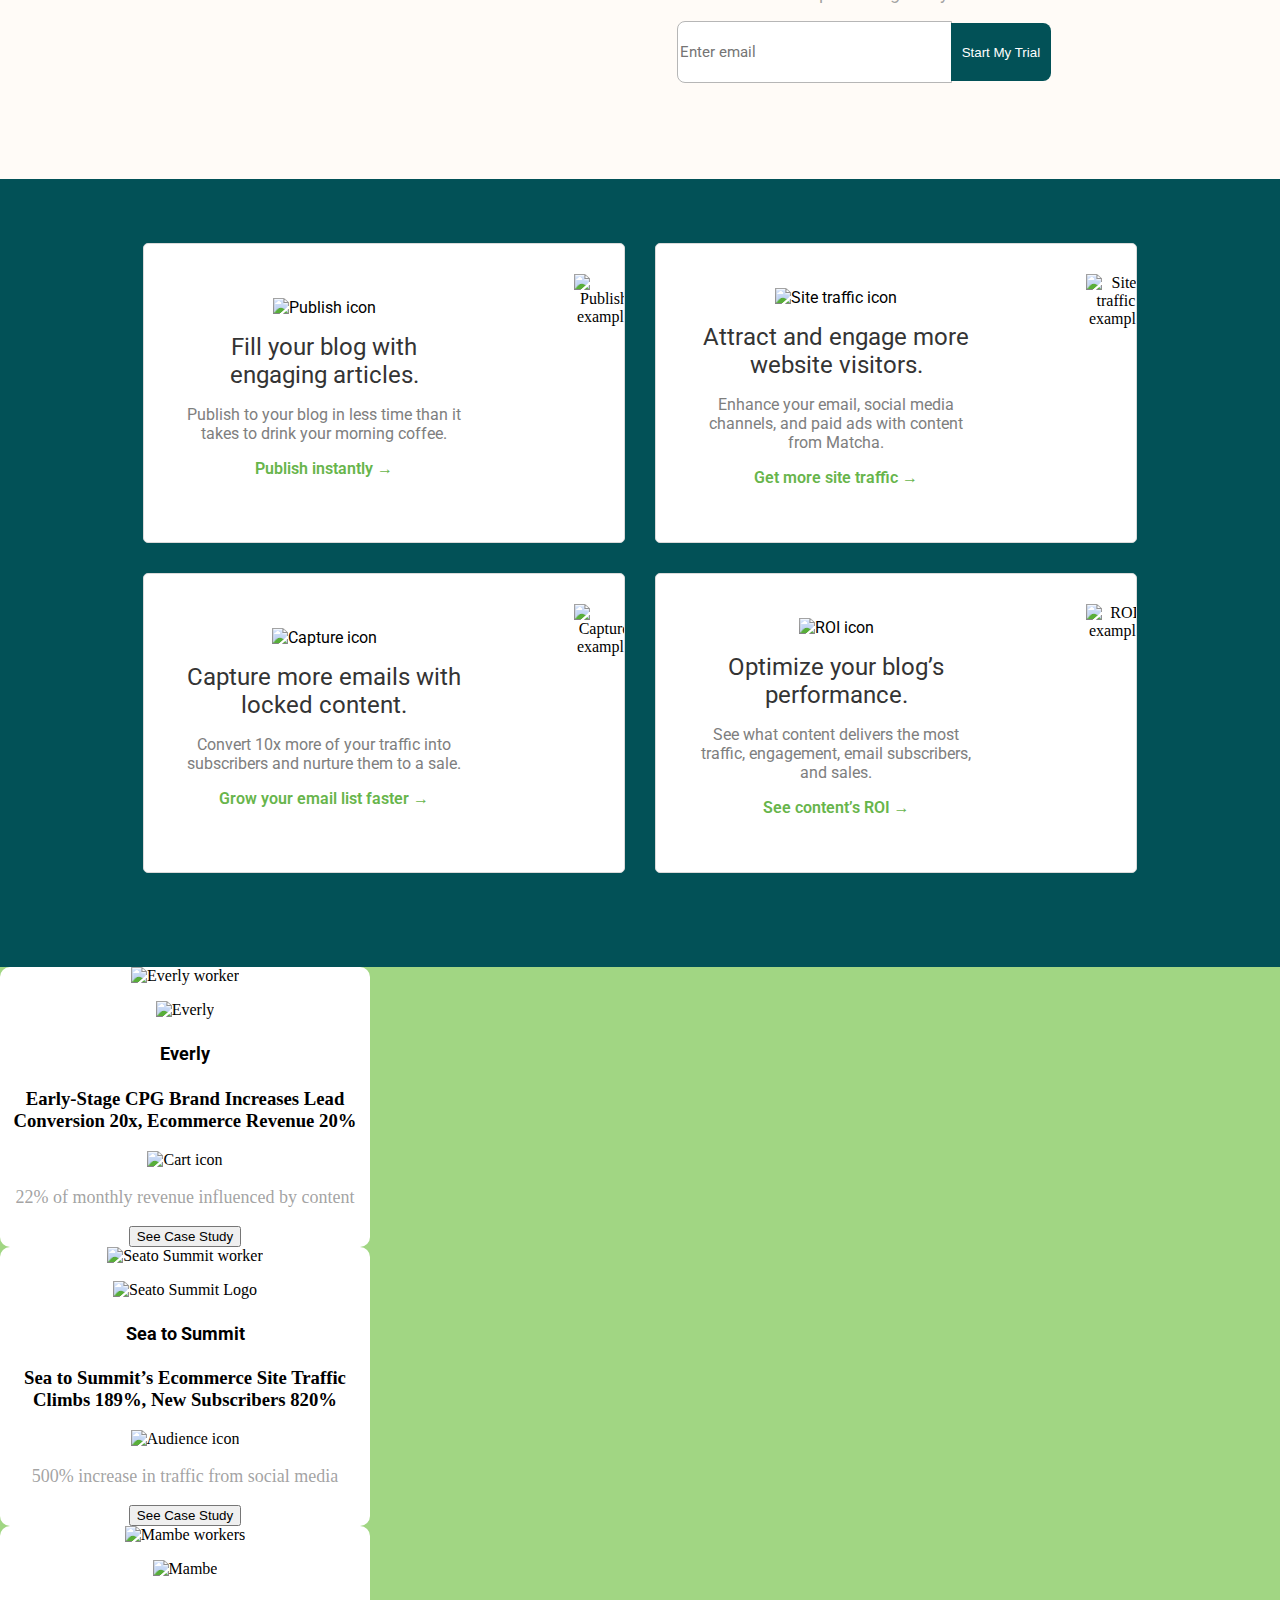
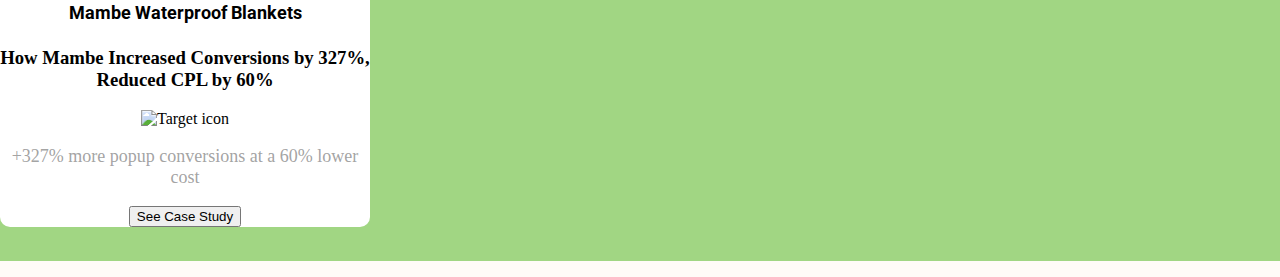
==== commit 630986d5: "bootstrap" ====
--- a/index.html
+++ b/index.html
@@ -2,8 +2,19 @@
 <html lang="en">
 
 <head>
+    <link href="https://fonts.googleapis.com/css2?family=Roboto:wght@100;500&display=swap" rel="stylesheet">
+    <link rel="stylesheet" href="https://cdn.jsdelivr.net/npm/bootstrap@4.5.3/dist/css/bootstrap.min.css"
+        integrity="sha384-TX8t27EcRE3e/ihU7zmQxVncDAy5uIKz4rEkgIXeMed4M0jlfIDPvg6uqKI2xXr2" crossorigin="anonymous">
+    <script src="https://code.jquery.com/jquery-3.4.1.slim.min.js"
+        integrity="sha384-J6qa4849blE2+poT4WnyKhv5vZF5SrPo0iEjwBvKU7imGFAV0wwj1yYfoRSJoZ+n"
+        crossorigin="anonymous"></script>
+    <script src="https://cdn.jsdelivr.net/npm/popper.js@1.16.0/dist/umd/popper.min.js"
+        integrity="sha384-Q6E9RHvbIyZFJoft+2mJbHaEWldlvI9IOYy5n3zV9zzTtmI3UksdQRVvoxMfooAo"
+        crossorigin="anonymous"></script>
+    <script src="https://stackpath.bootstrapcdn.com/bootstrap/4.4.1/js/bootstrap.min.js"
+        integrity="sha384-wfSDF2E50Y2D1uUdj0O3uMBJnjuUD4Ih7YwaYd1iqfktj0Uod8GCExl3Og8ifwB6"
+        crossorigin="anonymous"></script>
     <link rel="stylesheet" href="./index.css">
-    <link href="https://fonts.googleapis.com/css2?family=Roboto:wght@100;500&display=swap" rel="stylesheet">
     <meta charset="UTF-8">
     <meta name="viewport" content="width=device-width,initial-scale=1.0,user-scalable=no" />
     <title>Matcha</title>
@@ -11,7 +22,7 @@
 
 <body>
 
-    <section class="fixed-header">
+    <!-- <section class="fixed-header">
         <header class="header">
             <a href="/" class="logo">
                 <img src="http://getmatcha.com/wp-content/themes/getmatcha/img/footer_logo.svg" alt="Matcha">
@@ -30,7 +41,41 @@
                 <button>Start free trial</button>
             </div>
         </header>
-    </section>
+    </section> -->
+
+    <nav class="navbar navbar-expand-lg navbar-light fixed-top">
+        <a class="navbar-brand" href="#">
+            <img src="http://getmatcha.com/wp-content/themes/getmatcha/img/footer_logo.svg" alt="Matcha" />
+        </a>
+        <button class="navbar-toggler" type="button" data-toggle="collapse" data-target="#navbarSupportedContent"
+            aria-controls="navbarSupportedContent" aria-expanded="false" aria-label="Toggle navigation">
+            <span class="navbar-toggler-icon"></span>
+        </button>
+
+        <div class="collapse navbar-collapse" id="navbarSupportedContent">
+            <ul class="navbar-nav mx-auto">
+                <li class="nav-item active">
+                    <a class="nav-link" href="#">Platform</a>
+                </li>
+                <li class="nav-item">
+                    <a class="nav-link" href="./pricing.html">Pricing</a>
+                </li>
+                <li class="nav-item">
+                    <a class="nav-link" href="#">Customers</a>
+                </li>
+                <li class="nav-item">
+                    <a class="nav-link" href="#">Resources</a>
+                </li>
+                <li class="nav-item">
+                    <a class="nav-link" href="#">About</a>
+                </li>
+            </ul>
+            <form class="form-inline my-2 my-lg-0 actions justify-content-end">
+                <a>Sign In</a>
+                <button>Start free trial</button>
+            </form>
+        </div>
+    </nav>
 
     <main>
         <h1>Build your blog. Build your business.</h1>
@@ -48,12 +93,8 @@
         </p>
         <!-- <img src="./capterra.png" class="logo-cap"> -->
         <figure class="banner">
-            <img
-              src="./capterra.png"
-              alt="Capterra"
-              class="logo-cap"
-            />
-          </figure>
+            <img src="./capterra.png" alt="Capterra" class="logo-cap" />
+        </figure>
         <img src="./intro_group_image.png" class="imgGroup">
 
         <section class="promo">
@@ -169,6 +210,108 @@
                 </div>
             </article>
         </section>
+
+        <section class="success-stories">
+            <article class="stories-carousel">
+                <div id="carouselExampleIndicators" class="carousel slide" data-ride="carousel">
+                    <div class="carousel-inner">
+                        <div class="carousel-item active">
+                            <div class="card">
+                                <div class="card-media">
+                                    <figure>
+                                        <img src="https://getmatcha.com/wp-content/uploads/2019/05/profile-headshot-square.png"
+                                            alt="Everly worker" />
+                                    </figure>
+                                    <div class="company">
+                                        <img src="http://getmatcha.com/wp-content/uploads/2019/05/everly_logo_blue_v3_x60@2x.png"
+                                            alt="Everly" />
+                                    </div>
+                                </div>
+                                <div class="card-body">
+                                    <h4>Everly</h4>
+                                    <h3>
+                                        Early-Stage CPG Brand Increases Lead Conversion 20x, Ecommerce Revenue
+                                        20%
+                                    </h3>
+                                    <div class="results">
+                                        <img src="http://getmatcha.com/wp-content/themes/getmatcha/img/icon_cart.png"
+                                            alt="Cart icon" />
+                                        <p>22% of monthly revenue influenced by content</p>
+                                    </div>
+                                </div>
+                                <div class="card-footer">
+                                    <button>See Case Study</button>
+                                </div>
+                            </div>
+                        </div>
+                        <div class="carousel-item">
+                            <div class="card">
+                                <div class="card-media">
+                                    <figure>
+                                        <img src="http://getmatcha.com/wp-content/uploads/2019/08/0.jpg"
+                                            alt="Seato Summit worker" />
+                                    </figure>
+                                    <div class="company">
+                                        <img src="http://getmatcha.com/wp-content/uploads/2019/08/SeatoSummitLogo.png"
+                                            alt="Seato Summit Logo" />
+                                    </div>
+                                </div>
+                                <div class="card-body">
+                                    <h4>Sea to Summit</h4>
+                                    <h3>
+                                        Sea to Summit’s Ecommerce Site Traffic Climbs 189%, New Subscribers
+                                        820%
+                                    </h3>
+                                    <div class="results">
+                                        <img src="http://getmatcha.com/wp-content/themes/getmatcha/img/icon_audiences.png"
+                                            alt="Audience icon" />
+                                        <p>500% increase in traffic from social media</p>
+                                    </div>
+                                </div>
+                                <div class="card-footer">
+                                    <button>See Case Study</button>
+                                </div>
+                            </div>
+                        </div>
+                        <div class="carousel-item">
+                            <div class="card">
+                                <div class="card-media">
+                                    <figure>
+                                        <img src="http://getmatcha.com/wp-content/uploads/2019/06/matt-and-margaret_headshot.png"
+                                            alt="Mambe workers" />
+                                    </figure>
+                                    <div class="company">
+                                        <img src="http://getmatcha.com/wp-content/uploads/2019/06/mambe-logo-1.png"
+                                            alt="Mambe" />
+                                    </div>
+                                </div>
+                                <div class="card-body">
+                                    <h4>Mambe Waterproof Blankets</h4>
+                                    <h3>
+                                        How Mambe Increased Conversions by 327%, Reduced CPL by 60%
+                                    </h3>
+                                    <div class="results">
+                                        <img src="http://getmatcha.com/wp-content/themes/getmatcha/img/icon_target.png"
+                                            alt="Target icon" />
+                                        <p>+327% more popup conversions at a 60% lower cost</p>
+                                    </div>
+                                </div>
+                                <div class="card-footer">
+                                    <button>See Case Study</button>
+                                </div>
+                            </div>
+                        </div>
+                    </div>
+                    <ol class="carousel-indicators">
+                        <li data-target="#carouselExampleIndicators" data-slide-to="0" class="active"></li>
+                        <li data-target="#carouselExampleIndicators" data-slide-to="1"></li>
+                        <li data-target="#carouselExampleIndicators" data-slide-to="2"></li>
+                    </ol>
+                </div>
+                </div>
+            </article>
+        </section>
+
     </main>
 </body>
 
--- a/index.css
+++ b/index.css
@@ -6,6 +6,7 @@
 main {
     margin-top: 285px;
     text-align: center;
+    position: relative;
 }
 
 h1 {
@@ -66,50 +67,18 @@
     max-width: 100px;
 }
 
-.header {
-    margin-top: 40px;
-    margin-left: 20px;
-    margin-right: 20px;
-    font-size: 0;
-    height: 45px;
-}
-
-.fixed-header {
-    position: fixed;
-    top: 0;
-    left: 0;
-    right: 0;
-    background-color: #fffbf7;
-  }
-
-.header > * {
-    /* box-sizing: border-box; */
-    display: inline-block;
-    font-size: 16px;
-    vertical-align: middle;
-    height: 100%;
-    line-height: 5px;
-}
-
 li {
     display: inline;
     margin-right: 25px;
     margin-left: 25px;
 }
 
-.logo {
-    width: 15%;
-}
-
-.logo > img {
-    height: 100%;
-}
-
 .navbar {
-    width: 70%;
     text-align: center;
     color: #025157;
     font-weight: 500;
+    background-color: #fffbf7;
+    margin-top: auto;
 }
 
 .navbar > * {
@@ -118,7 +87,6 @@
 }
 
 .actions {
-    width: 15%;
     text-align: right;
     font-size: 14px;
     font-weight: 600;
@@ -276,10 +244,29 @@
     height: 100%;
   }
 
+  .success-stories {
+    background-color: #a1d683;
+  }
+
+  .success-stories .stories-carousel .carousel-indicators {
+    position: initial; /** ó: position: static; */
+  }
+
+  .success-stories .stories-carousel .carousel {
+    max-width: 370px;
+  }
+  
+  .success-stories .stories-carousel .card {
+    width: 100%;
+    background-color: #fff;
+    border-radius: 10px;
+  }
+
+  .success-stories .stories-carousel figure {
+    margin-top: 0;
+  }
+
   @media (max-width: 575px) {
-    .navbar, .actions {
-      display: none;
-    }
 
     main {
       margin-top: 130px;
@@ -335,4 +322,18 @@
     .feature-image {
       display: none;
     }
-  }+
+    .navbar-light .nav-item .nav-link {
+      color: #025157;
+    }
+    
+    .navbar-light .navbar-toggler {
+      border-color: #025157;
+    }
+    
+    .navbar-light .navbar-toggler-icon {
+      background-image: url("data:image/svg+xml,%3csvg xmlns='http://www.w3.org/2000/svg' width='30' height='30' viewBox='0 0 30 30'%3e%3cpath stroke='rgb(3, 81, 77)' stroke-linecap='round' stroke-miterlimit='10' stroke-width='2' d='M4 7h22M4 15h22M4 23h22'/%3e%3c/svg%3e");
+    }
+
+  }
+
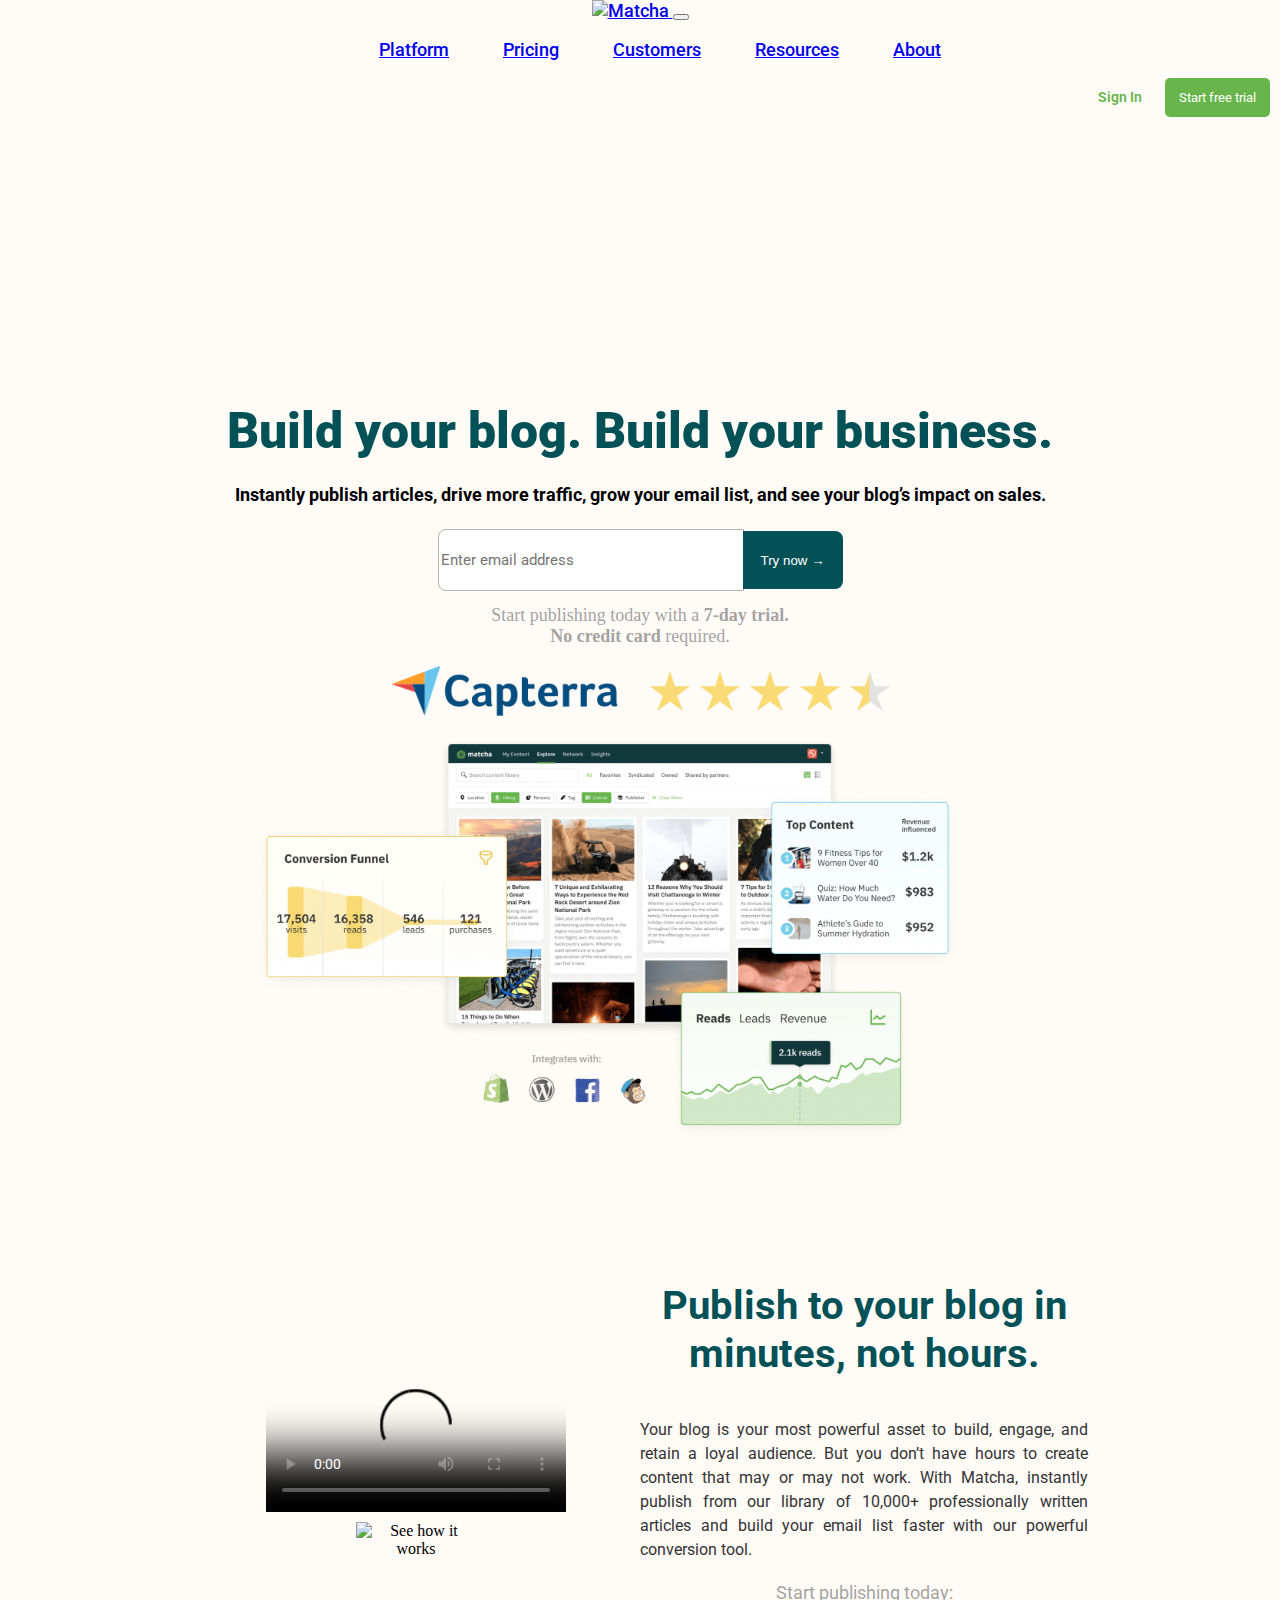
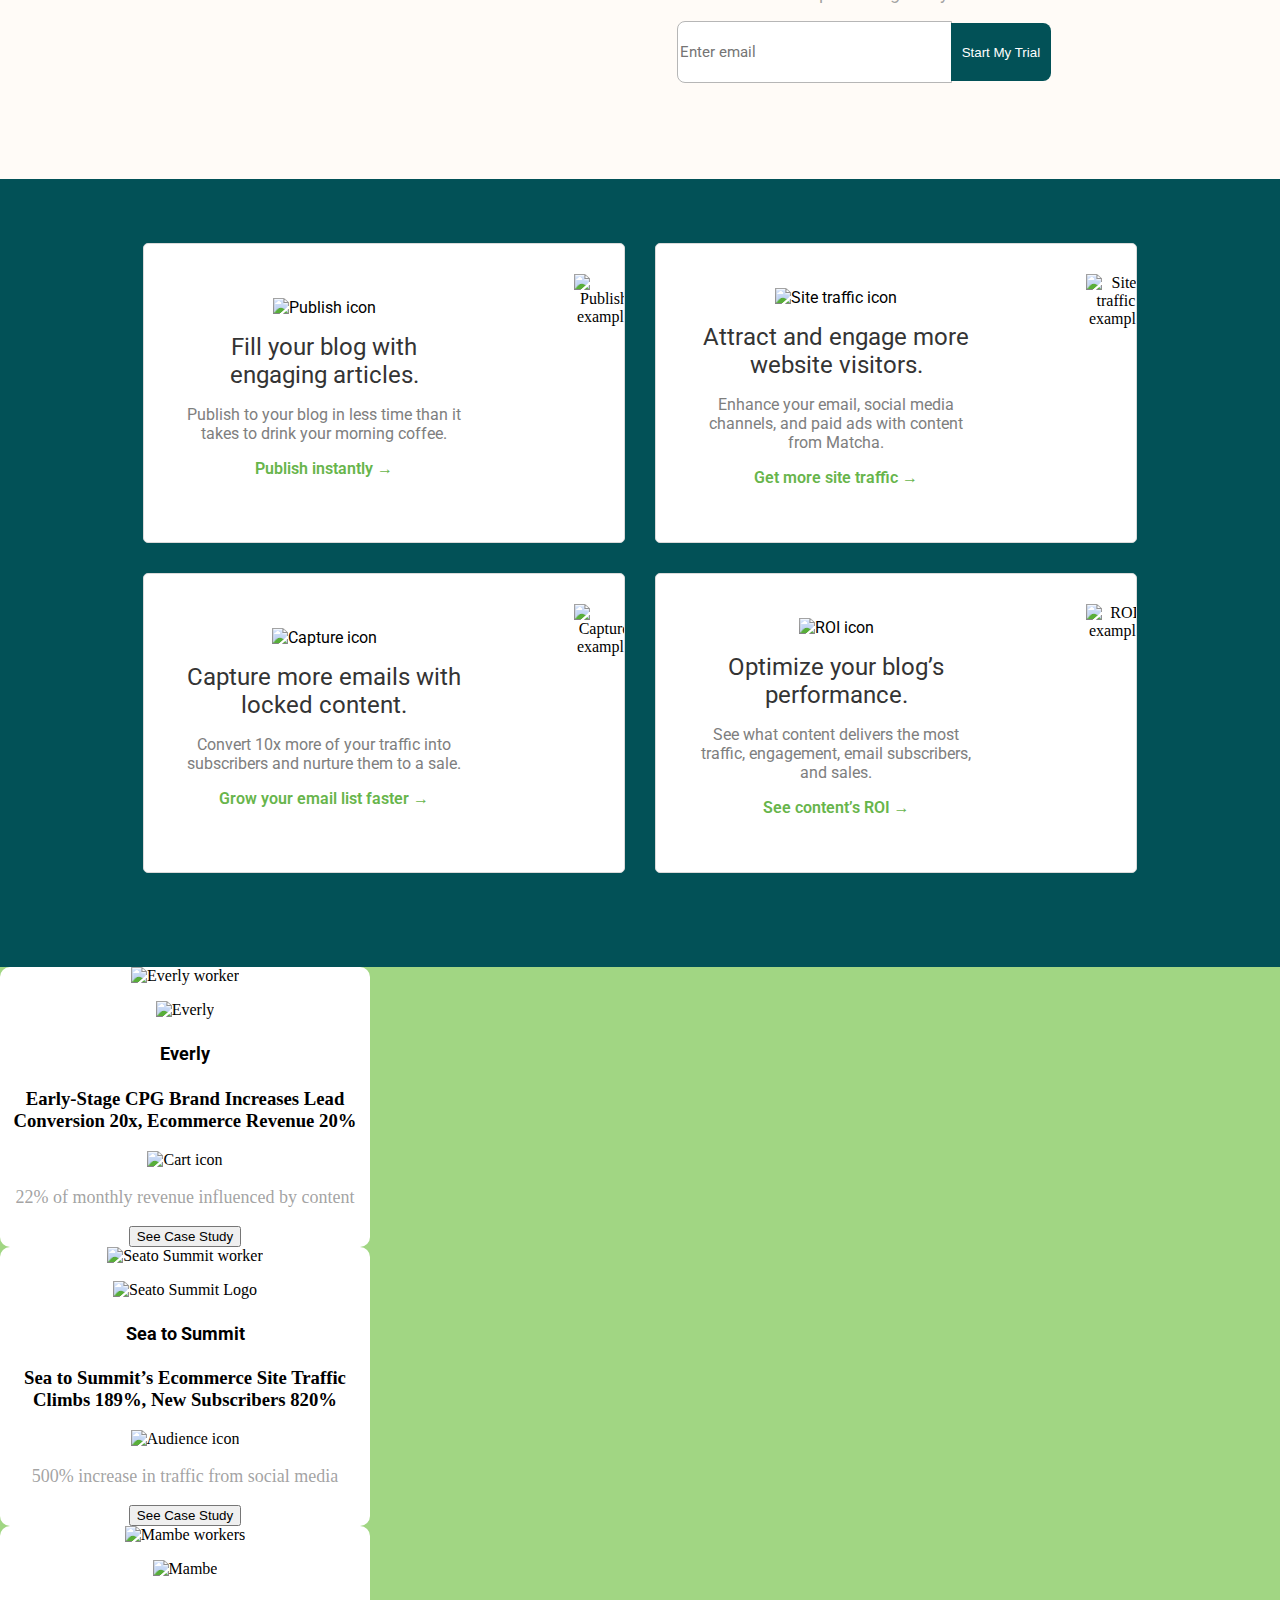
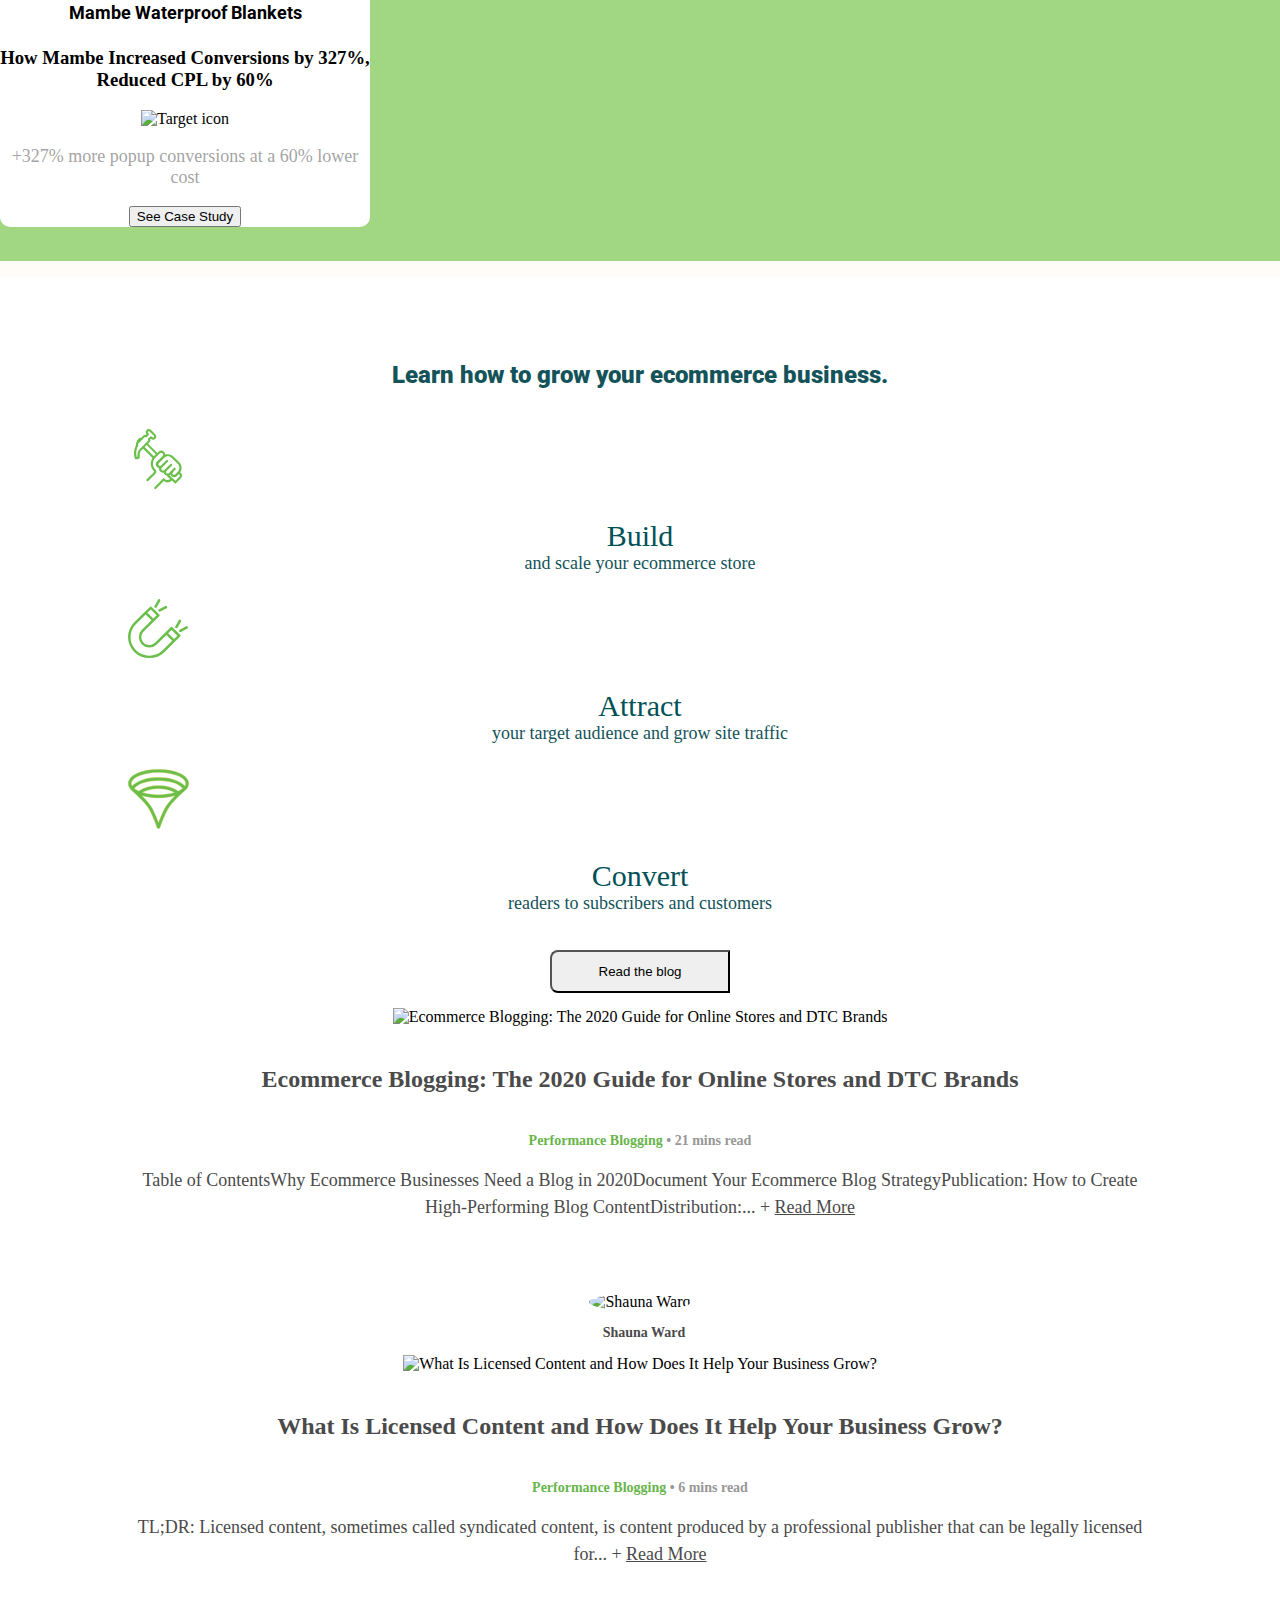
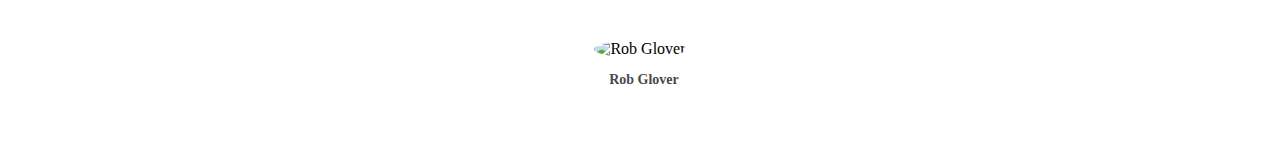
==== commit 75d5e21a: "sass" ====
--- a/index.html
+++ b/index.html
@@ -15,6 +15,7 @@
         integrity="sha384-wfSDF2E50Y2D1uUdj0O3uMBJnjuUD4Ih7YwaYd1iqfktj0Uod8GCExl3Og8ifwB6"
         crossorigin="anonymous"></script>
     <link rel="stylesheet" href="./index.css">
+    <link rel="stylesheet" type="text/css" href="./output.css">
     <meta charset="UTF-8">
     <meta name="viewport" content="width=device-width,initial-scale=1.0,user-scalable=no" />
     <title>Matcha</title>
@@ -312,6 +313,107 @@
             </article>
         </section>
 
+        <section class="container blog">
+            <div class="row">
+              <div class="col">
+                <h2 class="title">Learn how to grow your ecommerce business.</h2>
+                <article class="process-list">
+                  <div class="process">
+                    <div class="process-icon">
+                      <img src="./icons/build.svg" alt="Build icon" />
+                    </div>
+                    <div class="process-description">
+                      <h3>Build</h3>
+                      <p>and scale your ecommerce store</p>
+                    </div>
+                  </div>
+                  <div class="process">
+                    <div class="process-icon">
+                      <img src="./icons/attract.svg" alt="Attract icon" />
+                    </div>
+                    <div class="process-description">
+                      <h3>Attract</h3>
+                      <p>your target audience and grow site traffic</p>
+                    </div>
+                  </div>
+                  <div class="process">
+                    <div class="process-icon">
+                      <img src="./icons/convert.svg" alt="Convert icon" />
+                    </div>
+                    <div class="process-description">
+                      <h3>Convert</h3>
+                      <p>readers to subscribers and customers</p>
+                    </div>
+                  </div>
+                </article>
+                <button>Read the blog</button>
+              </div>
+              <div class="col">
+                <div class="card">
+                    <img
+                      src="https://getmatcha.com/wp-content/uploads/2019/03/david-marcu-114194-1052x699.jpg"
+                      class="card-img-top"
+                      alt="Ecommerce Blogging: The 2020 Guide for Online Stores and DTC Brands"
+                    />
+                    <div class="card-body">
+                      <h5 class="card-title">
+                        Ecommerce Blogging: The 2020 Guide for Online Stores and DTC Brands
+                      </h5>
+                      <p class="metadata">
+                        <strong class="category">Performance Blogging </strong>
+                        <strong class="read-time">• 21 mins read</strong>
+                      </p>
+                      <p class="card-text">
+                        Table of ContentsWhy Ecommerce Businesses Need a Blog in
+                        2020Document Your Ecommerce Blog StrategyPublication: How to Create
+                        High-Performing Blog ContentDistribution:...
+                        <span class="read-more">+ <a>Read More</a></span>
+                      </p>
+                      <div class="author d-flex align-items-center">
+                        <img
+                          src="https://secure.gravatar.com/avatar/b1c37d9c6b3a36a5eb64d7112bf71ca4?s=96&d=retro&r=g"
+                          alt="Shauna Ward"
+                        />
+                        <p>Shauna Ward</p>
+                      </div>
+                    </div>
+                  </div>
+              </div>
+              <div class="col">
+                <div class="card">
+                    <img
+                      src="https://getmatcha.com/wp-content/uploads/2019/06/arnel-hasanovic-MNd-Rka1o0Q-1049x699.jpg"
+                      class="card-img-top"
+                      alt="What Is Licensed Content and How Does It Help Your Business Grow?"
+                    />
+                    <div class="card-body">
+                      <h5 class="card-title">
+                        What Is Licensed Content and How Does It Help Your Business Grow?
+                      </h5>
+                      <p class="metadata">
+                        <strong class="category">Performance Blogging </strong>
+                        <strong class="read-time">• 6 mins read</strong>
+                      </p>
+                      <p class="card-text">
+                        TL;DR: Licensed content, sometimes called syndicated content, is
+                        content produced by a professional publisher that can be legally
+                        licensed for...
+                        <span class="read-more">+ <a>Read More</a></span>
+                      </p>
+                      <div class="author d-flex align-items-center">
+                        <img
+                          src="https://secure.gravatar.com/avatar/c2f0381c76fae0875a4c15deb4e0a2f8?s=96&d=retro&r=g"
+                          alt="Rob Glover"
+                        />
+                        <p>Rob Glover</p>
+                      </div>
+                    </div>
+                  </div>
+                </div>
+              </div>
+            </div>
+          </section>
+
     </main>
 </body>
 
--- a/output.css
+++ b/output.css
@@ -0,0 +1,86 @@
+/** colores */
+/** fuentes */
+/** placeholders */
+.blog .title {
+  font-family: "Alegreya", serif;
+  color: #135359;
+}
+
+.blog {
+  background-color: #ffffff;
+  max-width: unset;
+  padding: 5% 10%;
+}
+.blog .title {
+  font-weight: 900;
+  font-family: -apple-system, BlinkMacSystemFont, "Segoe UI", Roboto, Oxygen, Ubuntu, Cantarell, "Open Sans", "Helvetica Neue", sans-serif;
+}
+.blog .process-list {
+  margin-top: 40px;
+  margin-bottom: 36px;
+}
+.blog .process-list .process {
+  margin-bottom: 25px;
+}
+.blog .process-list .process > div > h3 {
+  color: #025157;
+  margin-bottom: 0;
+  font-size: 30px;
+  font-weight: 500;
+}
+.blog .process-list .process > div > p {
+  color: #135359;
+  margin: 0;
+}
+.blog .process-list .process .process-icon {
+  width: 60px;
+  height: 60px;
+  margin-right: 10px;
+  text-align: center;
+}
+.blog .process-list .process .process-icon img {
+  height: 100%;
+}
+.blog button {
+  height: auto;
+  border-top-left-radius: 8px;
+  border-bottom-left-radius: 8px;
+  padding: 12px;
+  width: 180px;
+  margin-bottom: 15px;
+}
+.blog .card-title {
+  font-size: 24px;
+  color: #4a4a4a;
+}
+.blog .metadata {
+  font-weight: 500;
+  font-size: 14px;
+  color: #979797;
+}
+.blog .metadata .category {
+  color: #67b54b;
+}
+.blog .card-text {
+  color: #4a4a4a;
+  font-size: 18px;
+  line-height: 1.5em;
+  min-height: 6em;
+}
+.blog .card-text .read-more a {
+  text-decoration: underline;
+  cursor: pointer;
+}
+.blog .author img {
+  border-radius: 50%;
+  width: 35px;
+  height: 35px;
+}
+.blog .author p {
+  margin-left: 8px;
+  font-weight: 600;
+  font-size: 14px;
+  color: #4a4a4a;
+}
+
+/*# sourceMappingURL=output.css.map */
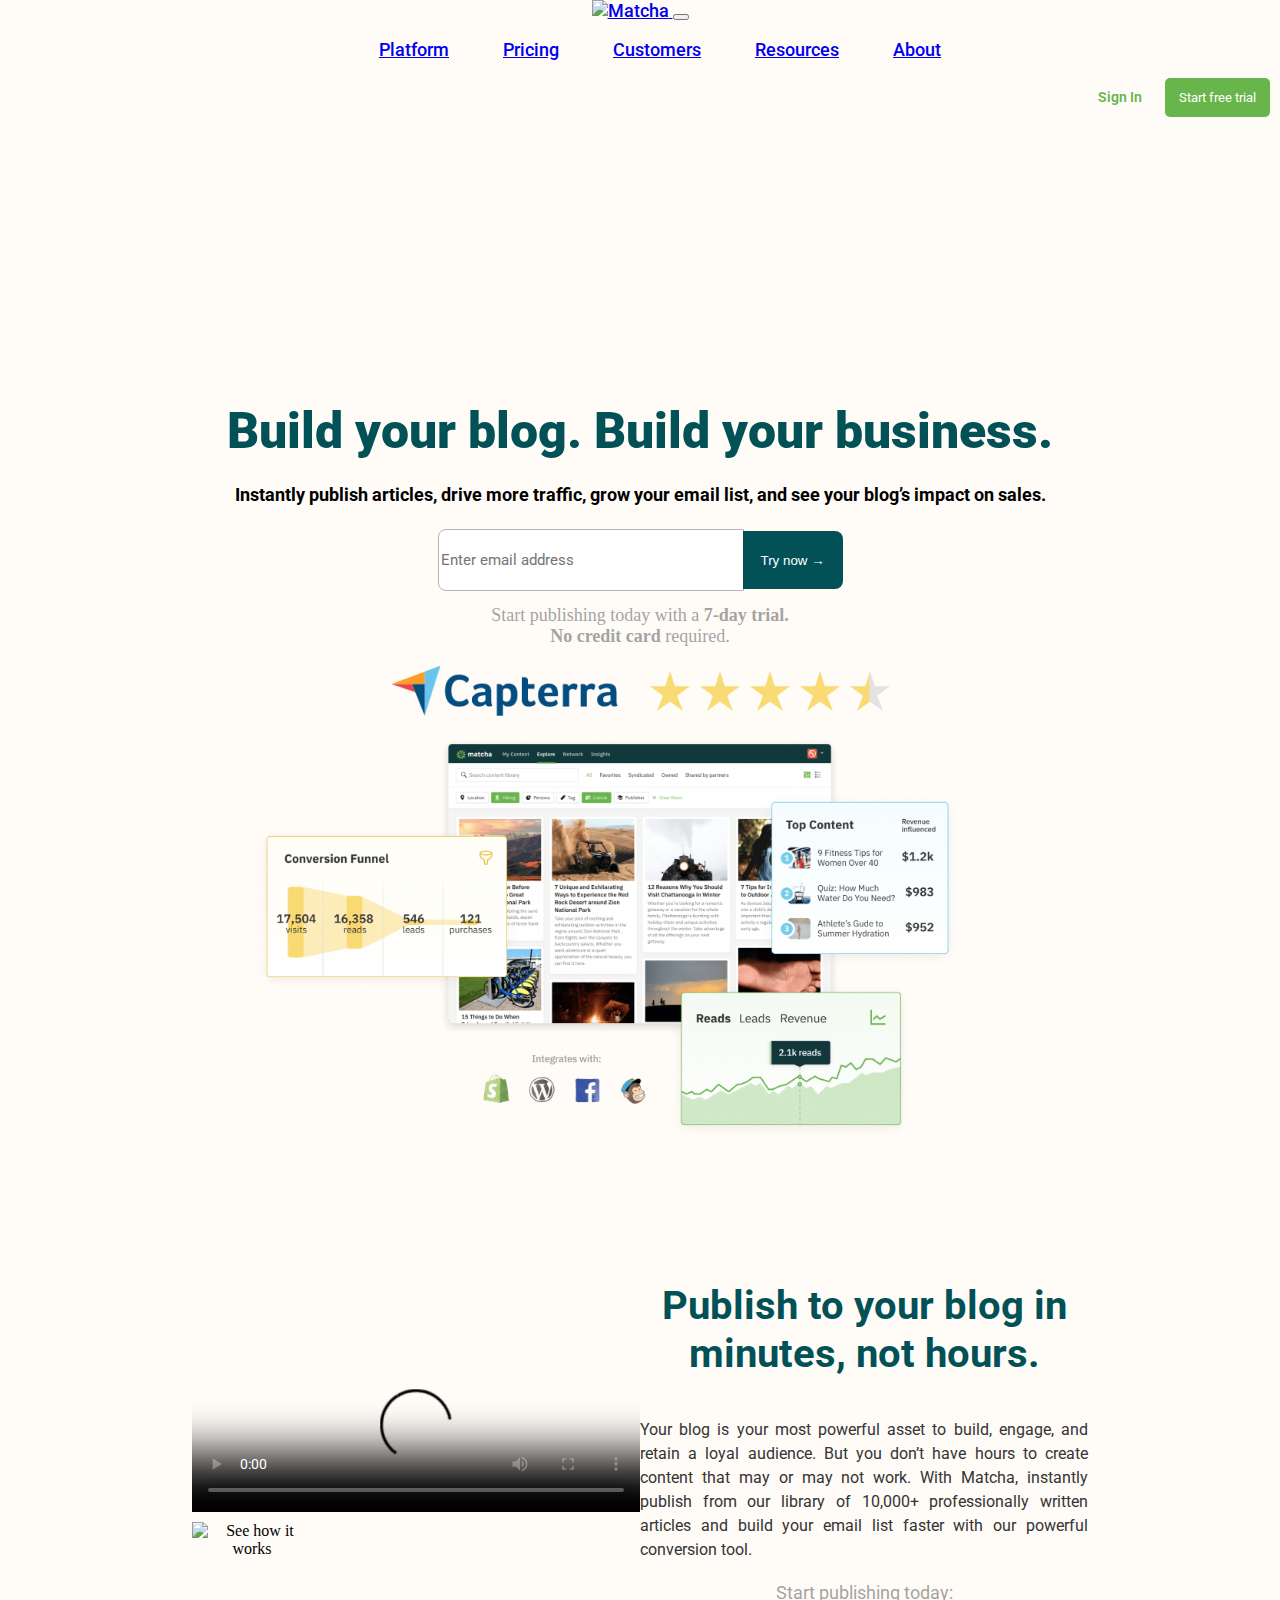
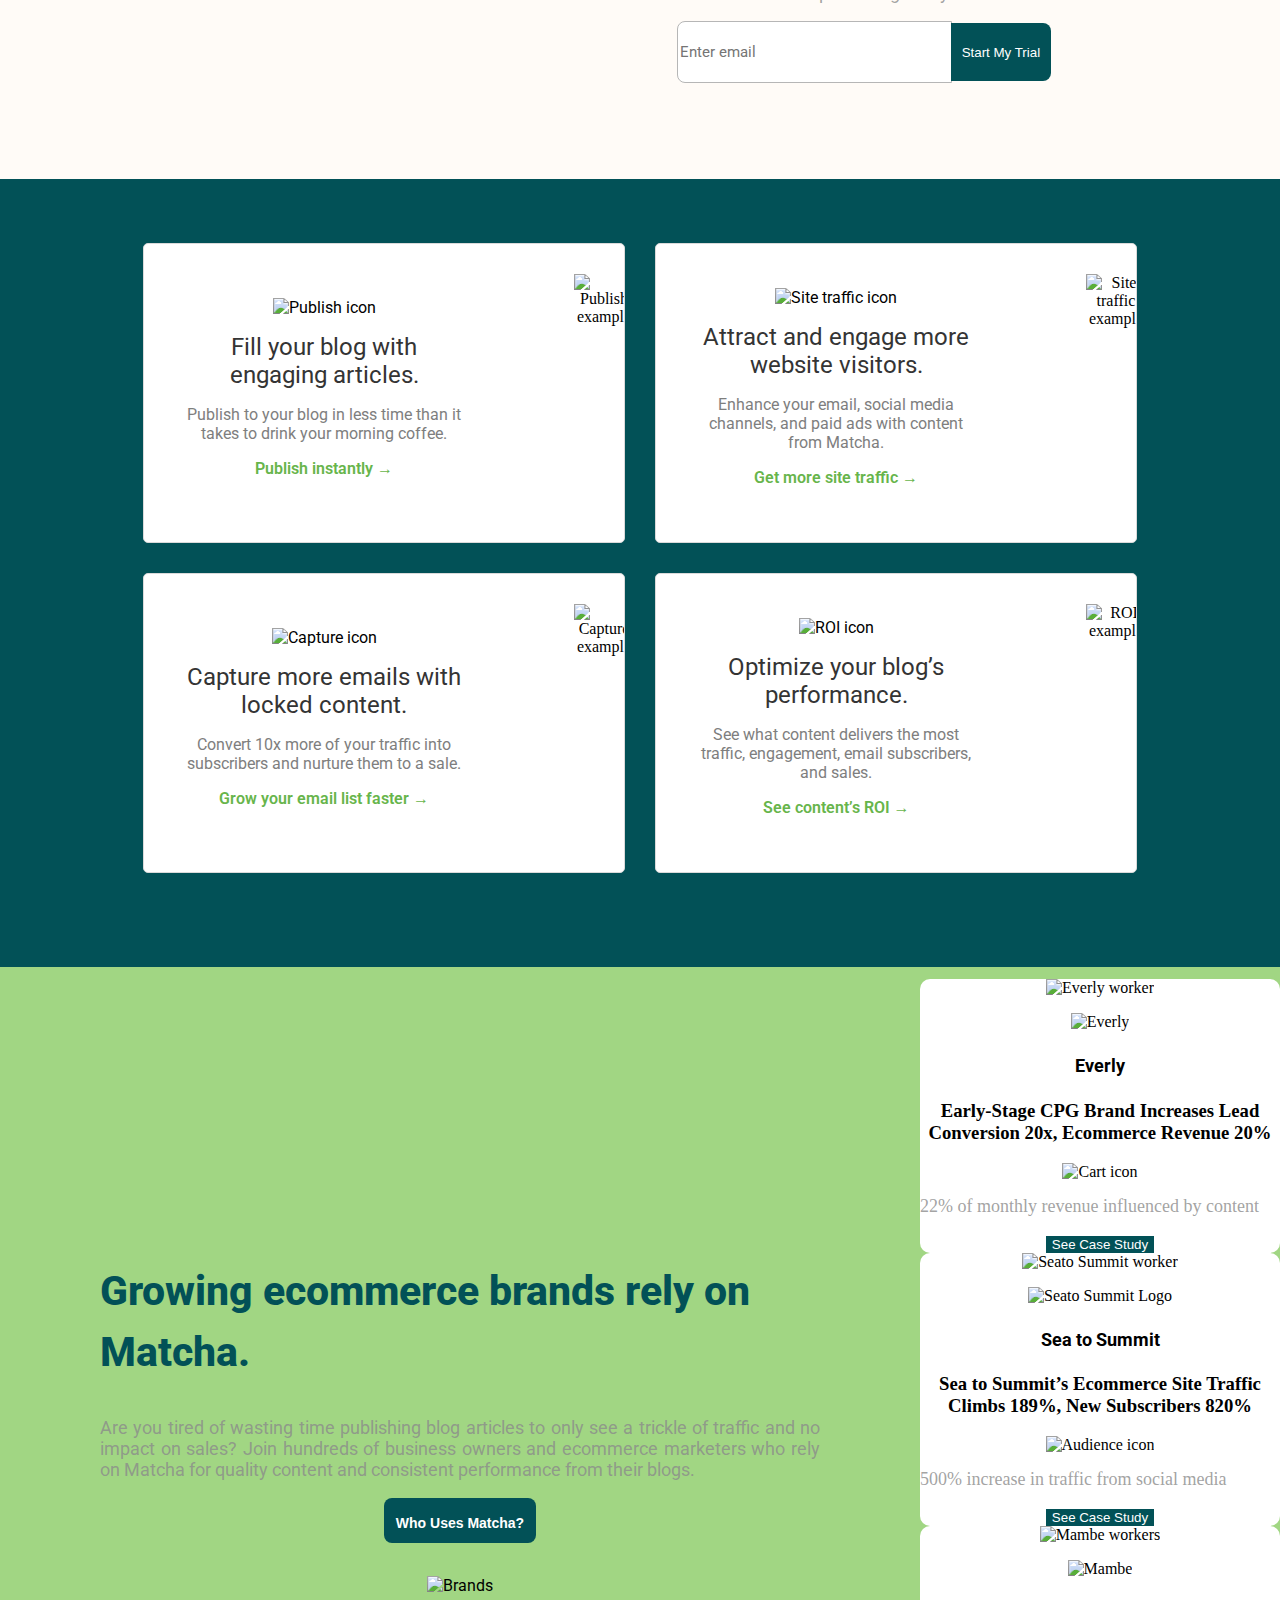
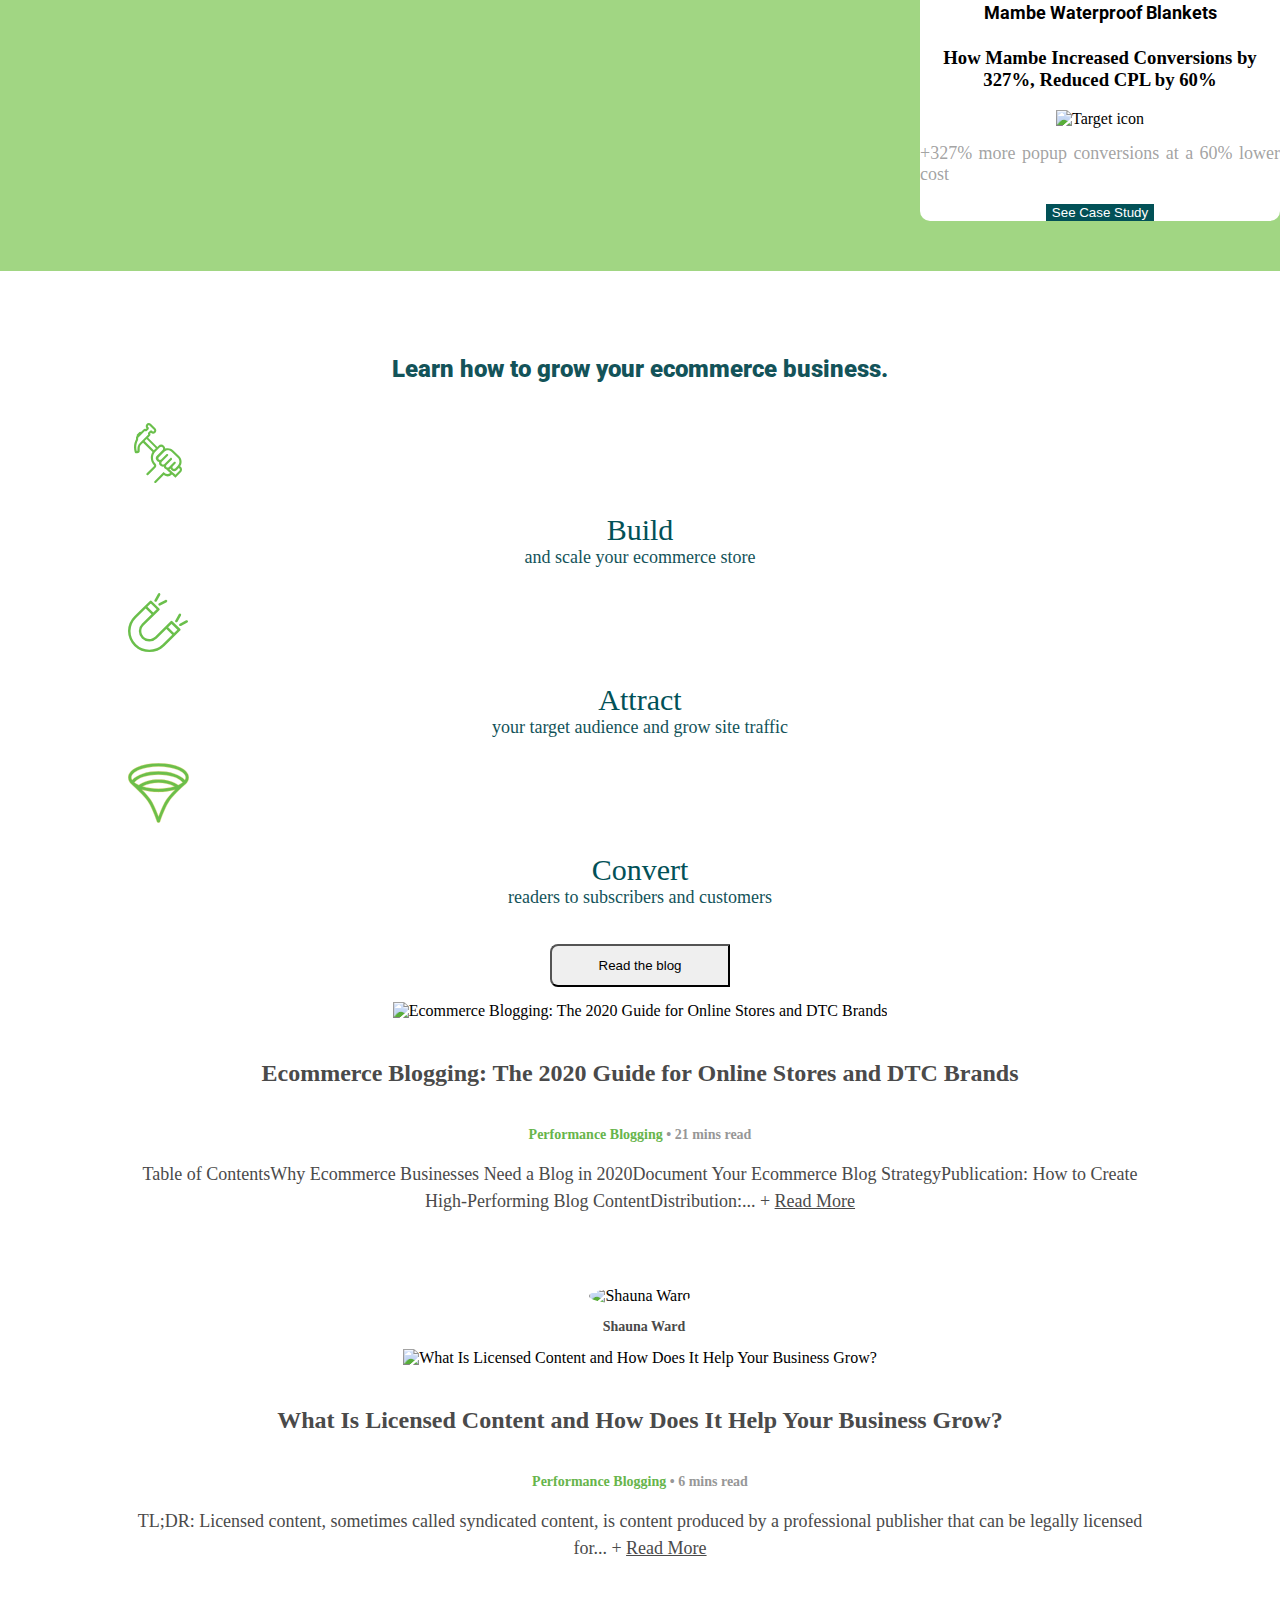
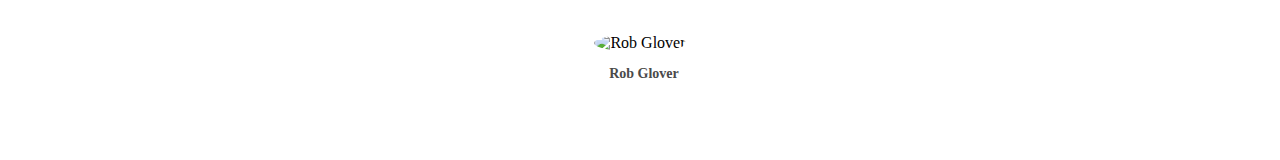
==== commit 5ba7e7fe: "Detalles" ====
--- a/index.html
+++ b/index.html
@@ -84,7 +84,7 @@
             Instantly publish articles, drive more traffic, grow your email list, and
             see your blog’s impact on sales.
         </h4>
-        <form class="email-form">
+        <form class="signup-form">
             <input type="email" placeholder="Enter email address" class="email-input">
             <button type="submit" class="email-button">Try now &rarr;</button>
         </form>
@@ -122,7 +122,7 @@
                 </p>
                 <div>
                     <p>Start publishing today:</p>
-                    <form class="email-form">
+                    <form class="signup-form">
                         <input type="text" placeholder="Enter email" class="email-input" />
                         <button class="email-button">Start My Trial</button>
                     </form>
@@ -213,6 +213,21 @@
         </section>
 
         <section class="success-stories">
+            <article class="stories-info">
+                <h2>Growing ecommerce brands rely on Matcha.</h2>
+                <p>
+                    Are you tired of wasting time publishing blog articles to only see a
+                    trickle of traffic and no impact on sales? Join hundreds of business
+                    owners and ecommerce marketers who rely on Matcha for quality content
+                    and consistent performance from their blogs.
+                </p>
+                <button>
+                    Who Uses Matcha?
+                </button>
+                <figure>
+                    <img src="https://getmatcha.com/wp-content/uploads/2019/09/brands_group.png" alt="Brands">
+                </figure>
+            </article>
             <article class="stories-carousel">
                 <div id="carouselExampleIndicators" class="carousel slide" data-ride="carousel">
                     <div class="carousel-inner">
@@ -315,106 +330,100 @@
 
         <section class="container blog">
             <div class="row">
-              <div class="col">
-                <h2 class="title">Learn how to grow your ecommerce business.</h2>
-                <article class="process-list">
-                  <div class="process">
-                    <div class="process-icon">
-                      <img src="./icons/build.svg" alt="Build icon" />
+                <div class="col">
+                    <h2 class="title">Learn how to grow your ecommerce business.</h2>
+                    <article class="process-list">
+                        <div class="process">
+                            <div class="process-icon">
+                                <img src="./icons/build.svg" alt="Build icon" />
+                            </div>
+                            <div class="process-description">
+                                <h3>Build</h3>
+                                <p>and scale your ecommerce store</p>
+                            </div>
+                        </div>
+                        <div class="process">
+                            <div class="process-icon">
+                                <img src="./icons/attract.svg" alt="Attract icon" />
+                            </div>
+                            <div class="process-description">
+                                <h3>Attract</h3>
+                                <p>your target audience and grow site traffic</p>
+                            </div>
+                        </div>
+                        <div class="process">
+                            <div class="process-icon">
+                                <img src="./icons/convert.svg" alt="Convert icon" />
+                            </div>
+                            <div class="process-description">
+                                <h3>Convert</h3>
+                                <p>readers to subscribers and customers</p>
+                            </div>
+                        </div>
+                    </article>
+                    <button>Read the blog</button>
+                </div>
+                <div class="col">
+                    <div class="card">
+                        <img src="https://getmatcha.com/wp-content/uploads/2019/03/david-marcu-114194-1052x699.jpg"
+                            class="card-img-top"
+                            alt="Ecommerce Blogging: The 2020 Guide for Online Stores and DTC Brands" />
+                        <div class="card-body">
+                            <h5 class="card-title">
+                                Ecommerce Blogging: The 2020 Guide for Online Stores and DTC Brands
+                            </h5>
+                            <p class="metadata">
+                                <strong class="category">Performance Blogging </strong>
+                                <strong class="read-time">• 21 mins read</strong>
+                            </p>
+                            <p class="card-text">
+                                Table of ContentsWhy Ecommerce Businesses Need a Blog in
+                                2020Document Your Ecommerce Blog StrategyPublication: How to Create
+                                High-Performing Blog ContentDistribution:...
+                                <span class="read-more">+ <a>Read More</a></span>
+                            </p>
+                            <div class="author d-flex align-items-center">
+                                <img src="https://secure.gravatar.com/avatar/b1c37d9c6b3a36a5eb64d7112bf71ca4?s=96&d=retro&r=g"
+                                    alt="Shauna Ward" />
+                                <p>Shauna Ward</p>
+                            </div>
+                        </div>
                     </div>
-                    <div class="process-description">
-                      <h3>Build</h3>
-                      <p>and scale your ecommerce store</p>
+                </div>
+                <div class="col">
+                    <div class="card">
+                        <img src="https://getmatcha.com/wp-content/uploads/2019/06/arnel-hasanovic-MNd-Rka1o0Q-1049x699.jpg"
+                            class="card-img-top"
+                            alt="What Is Licensed Content and How Does It Help Your Business Grow?" />
+                        <div class="card-body">
+                            <h5 class="card-title">
+                                What Is Licensed Content and How Does It Help Your Business Grow?
+                            </h5>
+                            <p class="metadata">
+                                <strong class="category">Performance Blogging </strong>
+                                <strong class="read-time">• 6 mins read</strong>
+                            </p>
+                            <p class="card-text">
+                                TL;DR: Licensed content, sometimes called syndicated content, is
+                                content produced by a professional publisher that can be legally
+                                licensed for...
+                                <span class="read-more">+ <a>Read More</a></span>
+                            </p>
+                            <div class="author d-flex align-items-center">
+                                <img src="https://secure.gravatar.com/avatar/c2f0381c76fae0875a4c15deb4e0a2f8?s=96&d=retro&r=g"
+                                    alt="Rob Glover" />
+                                <p>Rob Glover</p>
+                            </div>
+                        </div>
                     </div>
-                  </div>
-                  <div class="process">
-                    <div class="process-icon">
-                      <img src="./icons/attract.svg" alt="Attract icon" />
-                    </div>
-                    <div class="process-description">
-                      <h3>Attract</h3>
-                      <p>your target audience and grow site traffic</p>
-                    </div>
-                  </div>
-                  <div class="process">
-                    <div class="process-icon">
-                      <img src="./icons/convert.svg" alt="Convert icon" />
-                    </div>
-                    <div class="process-description">
-                      <h3>Convert</h3>
-                      <p>readers to subscribers and customers</p>
-                    </div>
-                  </div>
-                </article>
-                <button>Read the blog</button>
-              </div>
-              <div class="col">
-                <div class="card">
-                    <img
-                      src="https://getmatcha.com/wp-content/uploads/2019/03/david-marcu-114194-1052x699.jpg"
-                      class="card-img-top"
-                      alt="Ecommerce Blogging: The 2020 Guide for Online Stores and DTC Brands"
-                    />
-                    <div class="card-body">
-                      <h5 class="card-title">
-                        Ecommerce Blogging: The 2020 Guide for Online Stores and DTC Brands
-                      </h5>
-                      <p class="metadata">
-                        <strong class="category">Performance Blogging </strong>
-                        <strong class="read-time">• 21 mins read</strong>
-                      </p>
-                      <p class="card-text">
-                        Table of ContentsWhy Ecommerce Businesses Need a Blog in
-                        2020Document Your Ecommerce Blog StrategyPublication: How to Create
-                        High-Performing Blog ContentDistribution:...
-                        <span class="read-more">+ <a>Read More</a></span>
-                      </p>
-                      <div class="author d-flex align-items-center">
-                        <img
-                          src="https://secure.gravatar.com/avatar/b1c37d9c6b3a36a5eb64d7112bf71ca4?s=96&d=retro&r=g"
-                          alt="Shauna Ward"
-                        />
-                        <p>Shauna Ward</p>
-                      </div>
-                    </div>
-                  </div>
-              </div>
-              <div class="col">
-                <div class="card">
-                    <img
-                      src="https://getmatcha.com/wp-content/uploads/2019/06/arnel-hasanovic-MNd-Rka1o0Q-1049x699.jpg"
-                      class="card-img-top"
-                      alt="What Is Licensed Content and How Does It Help Your Business Grow?"
-                    />
-                    <div class="card-body">
-                      <h5 class="card-title">
-                        What Is Licensed Content and How Does It Help Your Business Grow?
-                      </h5>
-                      <p class="metadata">
-                        <strong class="category">Performance Blogging </strong>
-                        <strong class="read-time">• 6 mins read</strong>
-                      </p>
-                      <p class="card-text">
-                        TL;DR: Licensed content, sometimes called syndicated content, is
-                        content produced by a professional publisher that can be legally
-                        licensed for...
-                        <span class="read-more">+ <a>Read More</a></span>
-                      </p>
-                      <div class="author d-flex align-items-center">
-                        <img
-                          src="https://secure.gravatar.com/avatar/c2f0381c76fae0875a4c15deb4e0a2f8?s=96&d=retro&r=g"
-                          alt="Rob Glover"
-                        />
-                        <p>Rob Glover</p>
-                      </div>
-                    </div>
-                  </div>
-                </div>
-              </div>
+                </div>
             </div>
-          </section>
+            </div>
+        </section>
 
     </main>
+
+    <script src="./app.js"></script>
 </body>
 
 </html>--- a/index.css
+++ b/index.css
@@ -31,7 +31,7 @@
     font-size: 18px;
 }
 
-.email-form {
+.signup-form {
     text-align: center;
     height: 58px;
 }
@@ -132,7 +132,7 @@
 
 .explanatory-video{
     display: flex;
-    flex-direction: column;
+    flex-direction: column;4
     align-items: center;
     flex: 1;
   }
@@ -246,6 +246,69 @@
 
   .success-stories {
     background-color: #a1d683;
+    display: flex;
+    width: 100%;
+    align-items: center;
+  }
+
+  .stories-info{
+    flex: 2;
+    padding: 100px;
+    box-sizing: border-box;
+    flex-direction: column;
+    align-items: center;
+    flex: 2;
+    font-family: -apple-system, BlinkMacSystemFont, 'Segoe UI', Roboto, Oxygen, Ubuntu, Cantarell, 'Open Sans', 'Helvetica Neue', sans-serif;
+  }
+
+  .success-stories h2 {
+    font-family: -apple-system, BlinkMacSystemFont, 'Segoe UI', Roboto, Oxygen, Ubuntu, Cantarell, 'Open Sans', 'Helvetica Neue', sans-serif;
+    font-size: 41px;
+    line-height: 61px;
+    color: #025157;  
+    font-weight: 800;
+    text-align: left;
+  }
+
+  .success-stories p {
+    margin-top: 15px;
+    text-align: justify;
+  }
+
+  .success-stories .stories-info button {
+    font-size: 14px;
+    padding: 12px 12px 6px 12px;
+    border-radius: 8px;
+    height: 45px;
+    font-weight: 600;
+    margin-left: 0;
+    align-self: auto;
+    justify-self: left;
+  }
+
+  .success-stories button {
+    background-color: #025157;
+    color: #fff;
+    border: none;
+  }
+
+  .success-stories .stories-info img{
+    width: 700px;
+    max-width: 100%;
+    vertical-align: middle;
+    border-style: none;
+  }
+
+  .success-stories .stories-info figure {
+      margin-top: 32px;
+  }
+
+  .success-stories .stories-carousel {
+    display: flex;
+    flex-direction: column;
+    align-items: center;
+    flex: 1;
+    margin-top: 12px;
   }
 
   .success-stories .stories-carousel .carousel-indicators {
